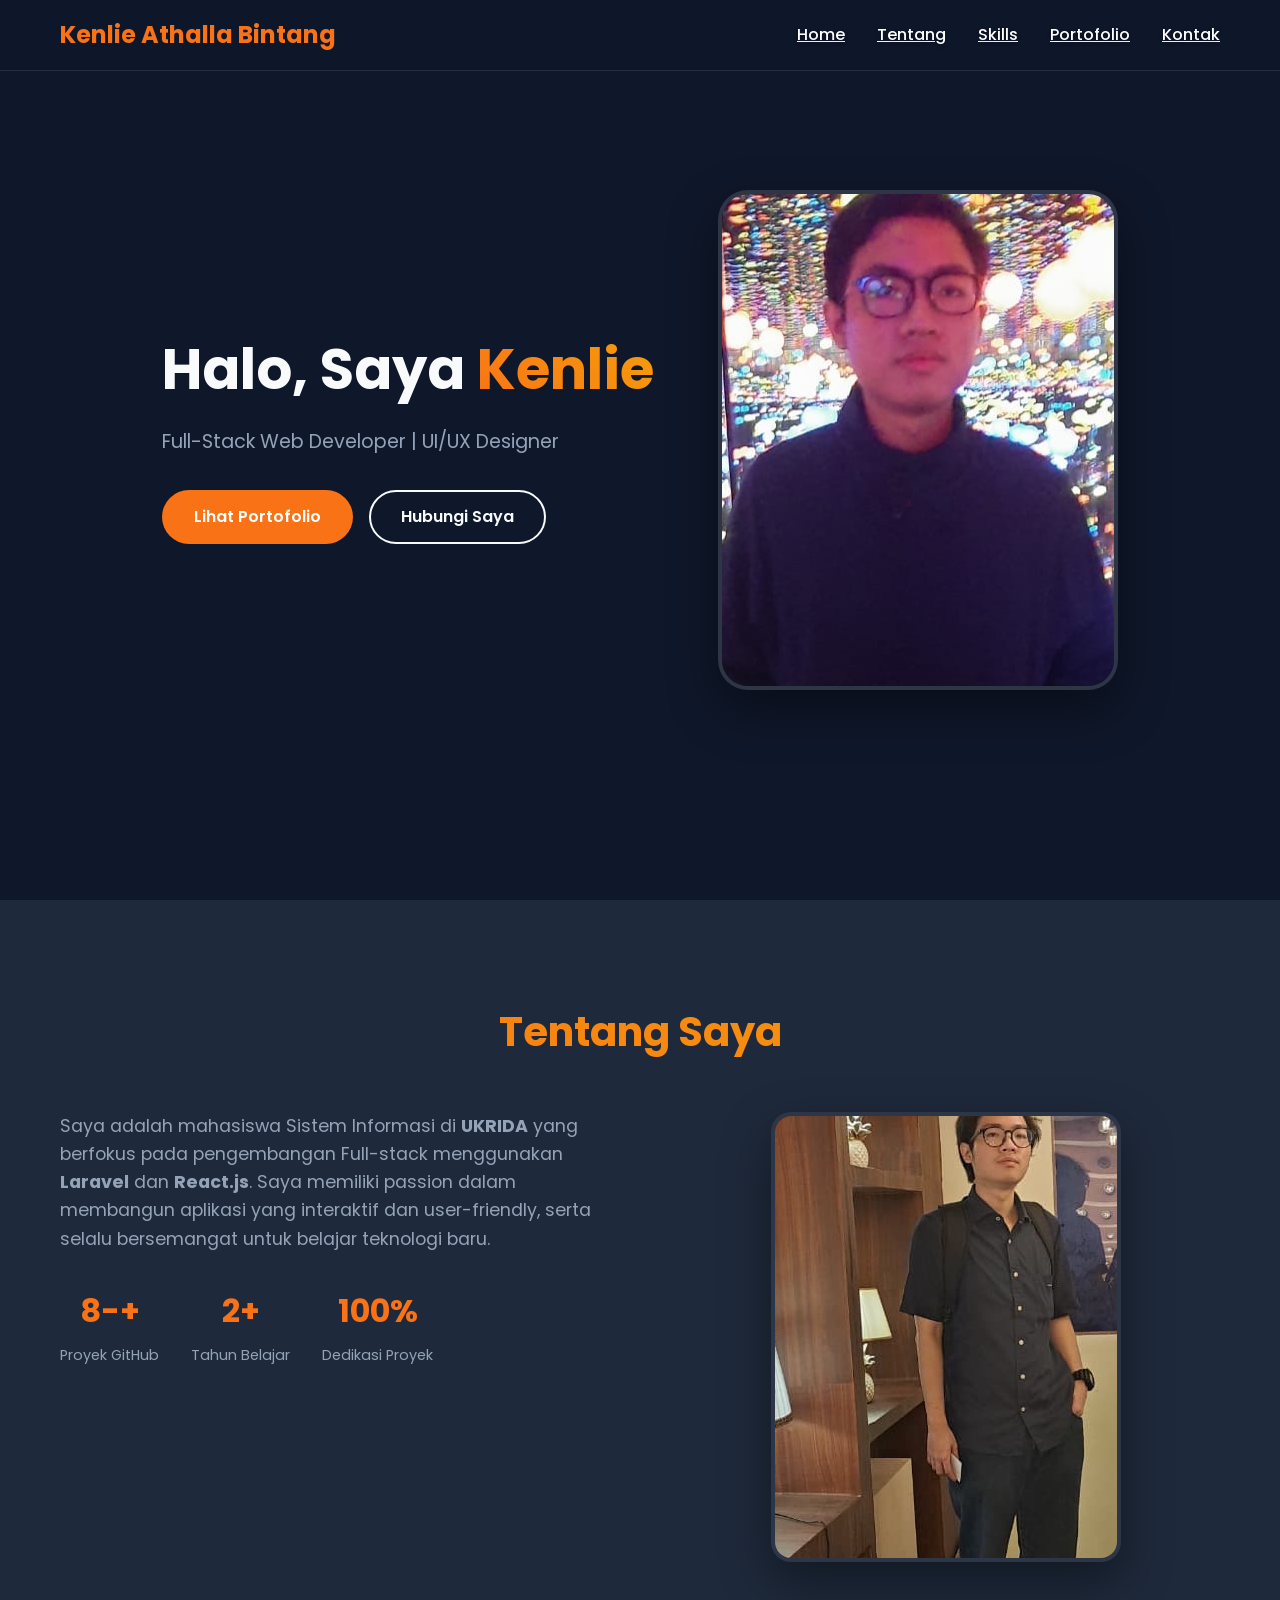
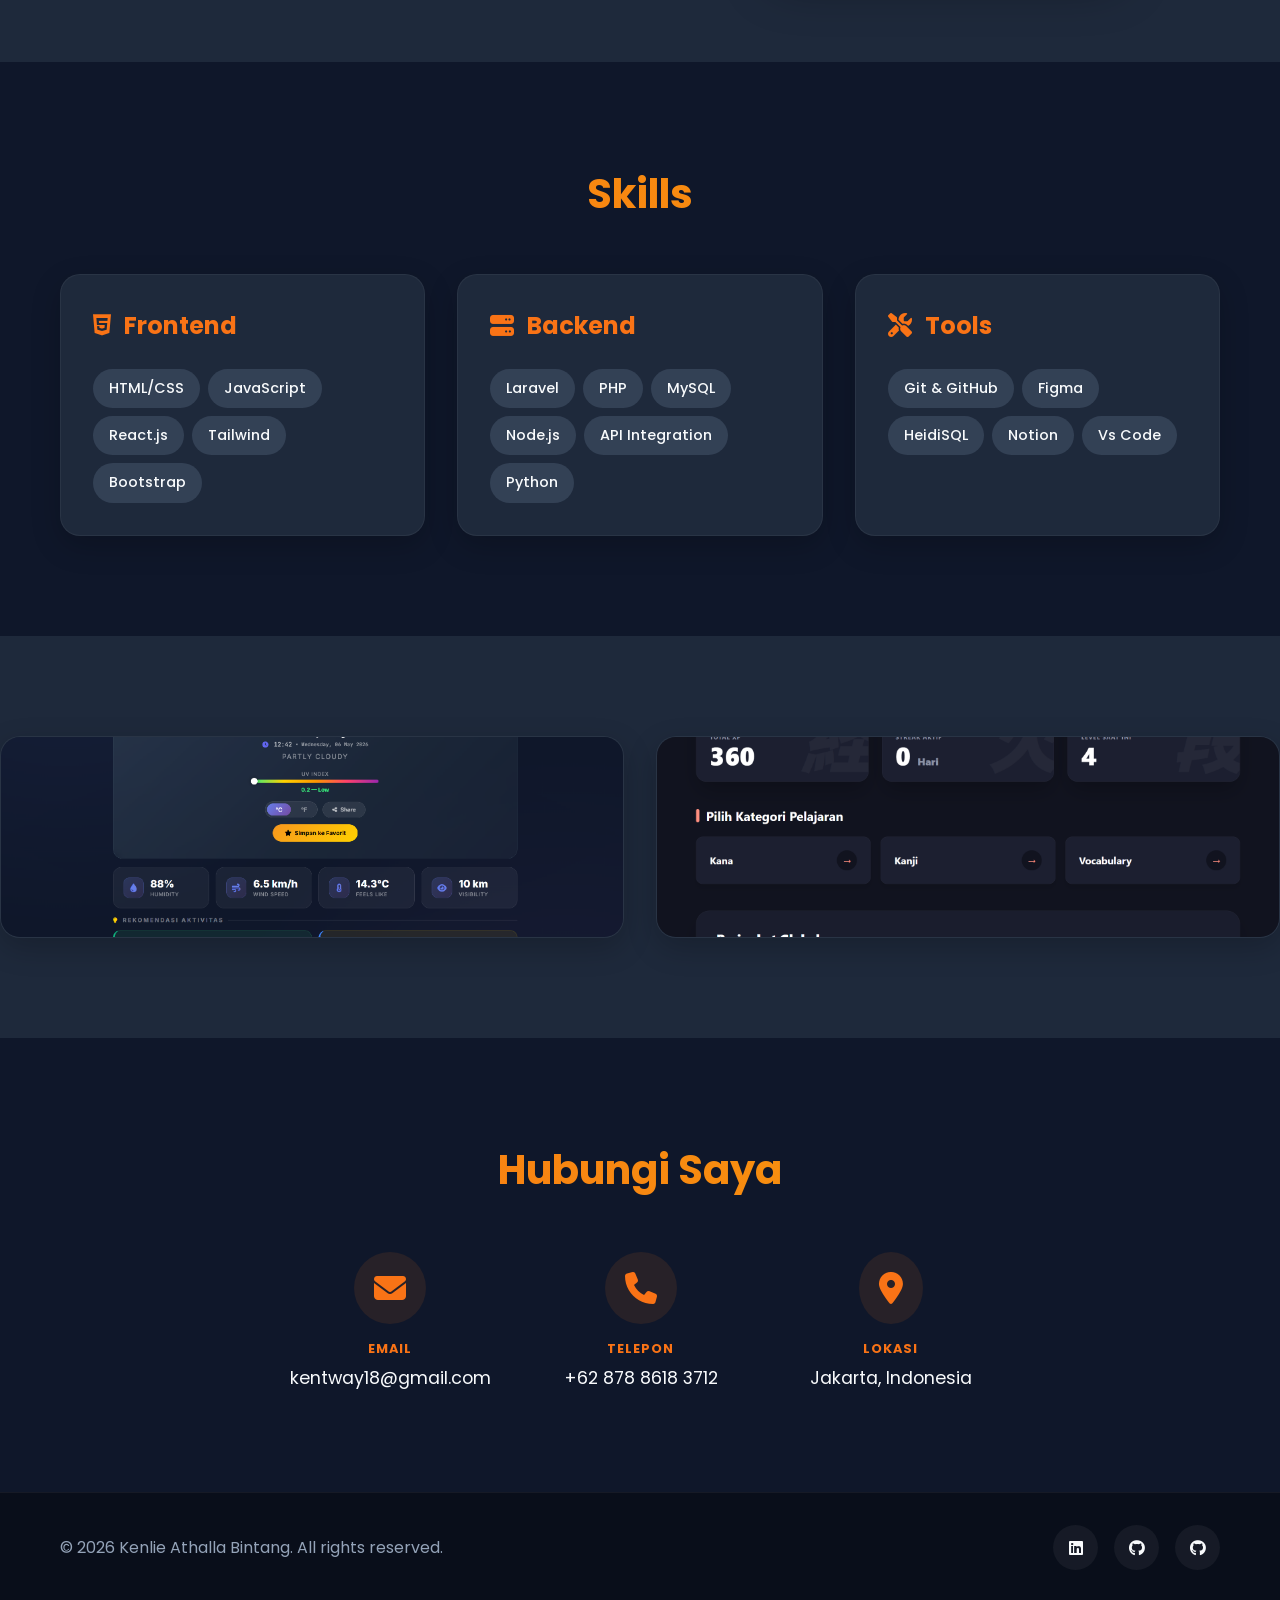
==== index.html @ 93b76dd8 "index rename" ====
<!DOCTYPE html>
<html lang="id">
<head>
    <meta charset="UTF-8">
    <meta name="viewport" content="width=device-width, initial-scale=1.0">
    <title>Portofolio - Kenlie Athalla Bintang</title>
    <link href="https://cdnjs.cloudflare.com/ajax/libs/font-awesome/6.4.0/css/all.min.css" rel="stylesheet">
    <link rel="stylesheet" href="style.css">
    <link href="https://fonts.googleapis.com/css2?family=Poppins:wght@300;400;500;600;700&display=swap" rel="stylesheet">
</head>
<body>
    <!-- Navbar -->
    <nav class="navbar">
        <div class="nav-container">
            <div class="nav-logo">
                <a href="#home">Kenlie Athalla Bintang</a>
            </div>
            <ul class="nav-menu">
                <li class="nav-item">
                    <a href="#home" class="nav-link">Home</a>
                </li>
                <li class="nav-item">
                    <a href="#about" class="nav-link">Tentang</a>
                </li>
                <li class="nav-item">
                    <a href="#skills" class="nav-link">Skills</a>
                </li>
                <li class="nav-item">
                    <a href="#portfolio" class="nav-link">Portofolio</a>
                </li>
                <li class="nav-item">
                    <a href="#contact" class="nav-link">Kontak</a>
                </li>
            </ul>
            <div class="hamburger">
                <span class="bar"></span>
                <span class="bar"></span>
                <span class="bar"></span>
            </div>
        </div>
    </nav>

<!-- Hero Section -->
<section id="home" class="hero">
    <div class="hero-container">
        <div class="hero-content">
            <h1 class="hero-title">
                Halo, Saya <span class="gradient-text">Kenlie</span>
            </h1>
            <p class="hero-subtitle">Full-Stack Web Developer | UI/UX Designer</p>
            <div class="hero-buttons">
                <a href="#portfolio" class="btn btn-primary">Lihat Portofolio</a>
                <a href="#contact" class="btn btn-secondary">Hubungi Saya</a>
            </div>
        </div>
        <div class="hero-image">
            <div class="image-wrapper">
                <!-- Path mengarah ke folder Images sesuai image_cc6646.png -->
                <img src="Images/MyImage.jpg" alt="Kenlie Athalla Bintang" class="profile-img">
            </div>
        </div>
    </div>
</section>

<!-- About Section -->
<section id="about" class="about">
    <div class="container">
        <h2 class="section-title">Tentang Saya</h2>
        <div class="about-content">
            <div class="about-text">
                <p>
                    Saya adalah mahasiswa Sistem Informasi di <strong>UKRIDA</strong> yang berfokus pada pengembangan 
                    Full-stack menggunakan <strong>Laravel</strong> dan <strong>React.js</strong>. Saya memiliki passion dalam 
                    membangun aplikasi yang interaktif dan user-friendly, serta selalu bersemangat untuk belajar teknologi baru.
                </p>
                <div class="about-stats">
                    <div class="stat">
                        <h3>8-+</h3>
                        <p>Proyek GitHub</p>
                    </div>
                    <div class="stat">
                        <h3>2+</h3>
                        <p>Tahun Belajar</p>
                    </div>
                    <div class="stat">
                        <h3>100%</h3>
                        <p>Dedikasi Proyek</p>
                    </div>
                </div>
            </div>
            <div class="about-image">
                <div class="image-wrapper large">
                    <img src="Images/Personal-image.jpg" alt="Kenlie di UKRIDA" class="profile-img">
                </div>
            </div>
        </div>
    </div>
</section>

    <!-- Skills Section -->
<section id="skills" class="skills">
    <div class="container">
        <h2 class="section-title">Skills</h2>
        <div class="skills-grid">
            <!-- Frontend Category -->
            <div class="skill-category">
                <h3><i class="fab fa-html5"></i> Frontend</h3>
                <div class="skill-tags">
                    <span class="tag">HTML/CSS</span>
                    <span class="tag">JavaScript</span>
                    <span class="tag">React.js</span>
                    <span class="tag">Tailwind</span>
                    <span class="tag">Bootstrap</span>
                </div>
            </div>

            <!-- Backend Category -->
            <div class="skill-category">
                <h3><i class="fas fa-server"></i> Backend</h3>
                <div class="skill-tags">
                    <span class="tag">Laravel</span>
                    <span class="tag">PHP</span>
                    <span class="tag">MySQL</span>
                    <span class="tag">Node.js</span>
                    <span class="tag">API Integration</span>
                    <span class="tag">Python</span>
                </div>
            </div>

            <!-- Tools & Others Category -->
            <div class="skill-category">
                <h3><i class="fas fa-tools"></i> Tools</h3>
                <div class="skill-tags">
                    <span class="tag">Git & GitHub</span>
                    <span class="tag">Figma</span>
                    <span class="tag">HeidiSQL</span>
                    <span class="tag">Notion</span>
                    <span class="tag">Vs Code</span>
                </div>
            </div>
        </div>
    </div>
</section>

    <!-- Portfolio Section -->
    <section id="portfolio" class="portfolio">
        <div class="portfolio-grid">
    <!-- Project 1: NEXUS Weather -->
    <div class="portfolio-item">
        <div class="portfolio-card">
            <img src="Images/Nexus-Homepage2.png" alt="NEXUS Weather Intelligence">
            <div class="portfolio-overlay">
                <h3>NEXUS Weather</h3>
                <p>Platform intelijen cuaca real-time dengan multi-day forecast dan interface futuristik.</p>
                <div class="tech-stack">
                    <span>Laravel</span> • <span>API Integration</span>
                </div>
                <div class="portfolio-links">
                    <a href="#" class="link" title="Live Preview"><i class="fas fa-eye"></i></a>
                    <a href="#" class="link" title="Source Code"><i class="fab fa-github"></i></a>
                </div>
            </div>
        </div>
    </div>

    <!-- Project 2: YuzuGo -->
    <div class="portfolio-item">
        <div class="portfolio-card">
            <img src="Images/YuzuUserDashboard.png" alt="YuzuGo" class="portfolio-img-fix">
            <div class="portfolio-overlay">
                <h3>柚語 - YuzuGo 🍊</h3>
                <p>Aplikasi belajar Bahasa Jepang (Kana, Kanji, Vocab) interaktif dengan sistem XP, Leveling, dan Streak.</p>
                <div class="tech-stack">
                    <span>React.js</span> • <span>Laravel 11</span> • <span>MySQL</span>
                </div>
                <div class="portfolio-links">
                    <a href="#" class="link" title="Live Preview"><i class="fas fa-eye"></i></a>
                    <a href="#" class="link" title="Source Code"><i class="fab fa-github"></i></a>
                </div>
            </div>
        </div>
    </div>
</div>
    </section>

    <!-- Contact Section -->
    <section id="contact" class="contact">
    <div class="container">
        <h2 class="section-title">Hubungi Saya</h2>
        <div class="contact-center-wrapper">
            <div class="contact-info-item">
                <i class="fas fa-envelope"></i>
                <div class="info-text">
                    <span>Email</span>
                    <p>kentway18@gmail.com</p>
                </div>
            </div>
            <div class="contact-info-item">
                <i class="fas fa-phone"></i>
                <div class="info-text">
                    <span>Telepon</span>
                    <p>+62 878 8618 3712</p>
                </div>
            </div>
            <div class="contact-info-item">
                <i class="fas fa-map-marker-alt"></i>
                <div class="info-text">
                    <span>Lokasi</span>
                    <p>Jakarta, Indonesia</p>
                </div>
            </div>
        </div>
    </div>
</section>

    <!-- Footer -->
    <footer class="footer">
        <div class="container">
            <div class="footer-content">
                <p>&copy; 2026 Kenlie Athalla Bintang. All rights reserved.</p>
                <div class="social-links">
                    <a href="https://www.linkedin.com/in/kenlie-athalla-bintang"><i class="fab fa-linkedin"></i></a>
                    <a href="https://github.com/Kenlie422023014"><i class="fab fa-github"></i></a>
                    <a href="https://github.com/Flamez18"><i class="fab fa-github"></i></a>
                </div>
            </div>
        </div>
    </footer>

    <script src="script.js"></script>
</body>
</html>
---- style.css ----
/* =========================================
   Variabel Tema Gelap (Midnight Orange)
========================================= */
:root {
    --bg-main: #0f172a;       /* Latar belakang utama (Sangat gelap) */
    --bg-alt: #1e293b;        /* Latar belakang alternatif untuk section */
    --bg-card: #1e293b;       /* Latar belakang kartu/form */
    --text-main: #f8fafc;     /* Teks utama (Putih pudar) */
    --text-muted: #94a3b8;    /* Teks redup */
    --primary: #f97316;       /* Warna aksen utama (Orange YuzuGo) */
    --primary-hover: #ea580c; /* Orange lebih gelap untuk efek hover */
    --accent-gradient: linear-gradient(45deg, #f97316, #f59e0b);
    --border-color: #334155;
}

* {
    margin: 0;
    padding: 0;
    box-sizing: border-box;
}

body {
    font-family: 'Poppins', sans-serif;
    line-height: 1.6;
    color: var(--text-main);
    background-color: var(--bg-main);
    overflow-x: hidden;
}

.container {
    max-width: 1200px;
    margin: 0 auto;
    padding: 0 20px;
}

/* =========================================
   Navbar
========================================= */
.navbar {
    position: fixed;
    top: 0;
    width: 100%;
    background: rgba(15, 23, 42, 0.98);
    backdrop-filter: blur(10px);
    z-index: 1000;
    padding: 1rem 0;
    transition: all 0.3s ease;
    border-bottom: 1px solid rgba(255, 255, 255, 0.1);
}

.nav-container {
    max-width: 1200px;
    margin: 0 auto;
    padding: 0 20px;
    display: flex;
    justify-content: space-between;
    align-items: center;
}

.nav-logo a {
    font-size: 1.5rem;
    font-weight: 700;
    color: var(--primary);
    text-decoration: none;
}

.nav-menu {
    display: flex;
    list-style: none;
    gap: 2rem;
}

.nav-link {
    color: #ffffff !important; /* Paksa warna putih terang */
    font-size: 1rem;
    font-weight: 500;
    opacity: 1 !important; /* Pastikan tidak transparan */
    text-shadow: 0 2px 4px rgba(0,0,0,0.3); /* Tambahkan bayangan agar lebih tajam */
}

.nav-link:hover {
    color: #f97316 !important; /* Berubah jadi orange saat disentuh kursor */
}

.nav-link::after {
    content: '';
    position: absolute;
    width: 0;
    height: 2px;
    bottom: -5px;
    left: 0;
    background: var(--primary);
    transition: width 0.3s ease;
}

.nav-link:hover::after {
    width: 100%;
}

.hamburger {
    display: none;
    flex-direction: column;
    cursor: pointer;
}

.bar {
    width: 25px;
    height: 3px;
    background: var(--text-main);
    margin: 3px 0;
    transition: 0.3s;
}

/* =========================================
   Hero Section & Image Fixes
========================================= */
.hero {
    min-height: 100vh;
    display: flex;
    align-items: center;
    background: var(--bg-main);
    padding-top: 80px;
}

.hero-container {
    max-width: 1200px;
    margin: 0 auto;
    padding: 0 20px;
    display: grid;
    grid-template-columns: 1.2fr 0.8fr; /* Teks sedikit lebih lebar */
    gap: 4rem;
    align-items: center;
}

.hero-title {
    font-size: 3.5rem;
    font-weight: 700;
    margin-bottom: 1.5rem;
    line-height: 1.2;
}

.gradient-text {
    background: var(--accent-gradient);
    -webkit-background-clip: text;
    -webkit-text-fill-color: transparent;
    background-clip: text;
}

.hero-subtitle {
    font-size: 1.2rem;
    margin-bottom: 2rem;
    color: var(--text-muted);
}

.hero-buttons {
    display: flex;
    gap: 1rem;
}

.btn {
    padding: 12px 30px;
    border-radius: 50px;
    text-decoration: none;
    font-weight: 600;
    transition: all 0.3s ease;
    border: 2px solid transparent;
    display: inline-block;
}

.btn-primary {
    background: var(--primary);
    color: white;
}

.btn-primary:hover {
    background: transparent;
    color: var(--primary);
    border-color: var(--primary);
    transform: translateY(-2px);
}

.btn-secondary {
    background: transparent;
    color: var(--text-main);
    border-color: var(--text-main);
}

.btn-secondary:hover {
    background: var(--text-main);
    color: var(--bg-main);
}

/* Container Gambar Responsif */
.hero-image, .about-image {
    display: flex;
    justify-content: center;
    align-items: center;
}

/* Container Gambar Hero */
.image-wrapper {
    width: 100%;
    max-width: 400px; /* Batas lebar maksimal */
    height: 500px;    /* Batas tinggi maksimal agar tidak menabrak navbar */
    display: flex;
    justify-content: center;
    align-items: center;
    overflow: hidden;
    border-radius: 30px;
    background: rgba(255, 255, 255, 0.03); /* Background tipis agar terlihat rapi */
    box-shadow: 0 20px 50px rgba(0,0,0,0.4);
    border: 4px solid rgba(255, 255, 255, 0.1);
}

.img-hero {
    width: 100%;
    height: 100%;
    /* Menggunakan contain agar seluruh foto Kenlie terlihat 
       tanpa terpotong dan tetap berada di dalam kotak 500px */
    object-fit: contain; 
    display: block;
}

/* =========================================
   Section Common
========================================= */
section {
    padding: 100px 0;
}

.section-title {
    font-size: 2.5rem;
    text-align: center;
    margin-bottom: 3rem;
    background: var(--accent-gradient);
    -webkit-background-clip: text;
    -webkit-text-fill-color: transparent;
    background-clip: text;
}

/* =========================================
   About Section
========================================= */
.about {
    background: var(--bg-alt);
}

.about-content {
    display: grid;
    grid-template-columns: 1fr 1fr;
    gap: 4rem;
    align-items: flex-start;
}

.about-text p {
    font-size: 1.1rem;
    margin-bottom: 2rem;
    color: var(--text-muted);
}

.about-stats {
    display: flex;
    gap: 2rem;
}

.stat {
    text-align: center;
}

.stat h3 {
    font-size: 2rem;
    color: var(--primary);
    margin-bottom: 0.5rem;
}

.stat p {
    color: var(--text-muted);
    font-size: 0.9rem;
    margin: 0;
}

/* Container Gambar About */
.image-wrapper.large {
    width: 100%;
    max-width: 350px;
    height: 450px; /* Kita batasi tingginya agar tidak terlalu memanjang ke bawah */
    display: flex;
    justify-content: center;
    align-items: center;
    border-radius: 20px;
    background: rgba(15, 23, 42, 0.5); /* Background samar jika foto lebih ramping dari kotaknya */
}

.img-about {
    width: 100%;
    height: 100%;
    max-height: 450px;
    border-radius: 20px;
    object-fit: contain; /* Ini kuncinya: Menampilkan 100% foto utuh tanpa memotong */
}

/* =========================================
   Skills Section
========================================= */
.skills {
    background: var(--bg-main);
}

.skills-grid {
    display: grid;
    grid-template-columns: repeat(auto-fit, minmax(320px, 1fr));
    gap: 2rem;
}

.skill-category {
    background: var(--bg-card);
    padding: 2rem;
    border-radius: 20px;
    box-shadow: 0 10px 30px rgba(0,0,0,0.2);
    border: 1px solid rgba(255, 255, 255, 0.05);
}

.skill-category h3 {
    font-size: 1.5rem;
    margin-bottom: 1.5rem;
    color: var(--primary);
}

.skill-category h3 i {
    margin-right: 0.5rem;
}

.skill-bar {
    margin-bottom: 1rem;
}

.skill-bar span {
    display: block;
    margin-bottom: 0.5rem;
    font-weight: 500;
}

.progress {
    height: 8px;
    background: var(--border-color);
    border-radius: 4px;
    overflow: hidden;
    position: relative;
}

.progress::after {
    content: '';
    position: absolute;
    top: 0;
    left: 0;
    height: 100%;
    background: var(--accent-gradient);
    border-radius: 4px;
    width: 0;
    transition: width 2s ease-in-out;
}

.skill-tags {
    display: flex;
    flex-wrap: wrap;
    gap: 0.5rem;
}

.tag {
    background: var(--border-color);
    color: var(--text-main);
    padding: 0.5rem 1rem;
    border-radius: 20px;
    font-size: 0.9rem;
    font-weight: 500;
}

/* =========================================
   Portfolio Section
========================================= */
.portfolio {
    background: var(--bg-alt);
}

.portfolio-grid {
    display: grid;
    grid-template-columns: repeat(auto-fit, minmax(320px, 1fr));
    gap: 2rem;
}

.portfolio-card {
    position: relative;
    border-radius: 20px;
    overflow: hidden;
    background: var(--bg-card);
    box-shadow: 0 10px 30px rgba(0,0,0,0.2);
    transition: transform 0.3s ease;
    border: 1px solid rgba(255, 255, 255, 0.05);
}

.portfolio-card:hover {
    transform: translateY(-10px);
}

.portfolio-card img {
    width: 100%;
    height: 250px;
    object-fit: cover;
}

.portfolio-overlay {
    position: absolute;
    bottom: 0;
    left: 0;
    right: 0;
    background: linear-gradient(transparent, rgba(15, 23, 42, 0.95));
    color: white;
    padding: 2rem;
    transform: translateY(100%);
    transition: transform 0.3s ease;
}

.portfolio-card:hover .portfolio-overlay {
    transform: translateY(0);
}

.tech-stack {
    font-size: 0.85rem;
    color: var(--primary);
    margin: 0.5rem 0;
}

.portfolio-links {
    display: flex;
    gap: 1rem;
    margin-top: 1rem;
}

.link {
    width: 45px;
    height: 45px;
    background: rgba(255, 255, 255, 0.1);
    border-radius: 50%;
    display: flex;
    align-items: center;
    justify-content: center;
    color: white;
    text-decoration: none;
    transition: all 0.3s ease;
    backdrop-filter: blur(10px);
}

.link:hover {
    background: var(--primary);
    transform: translateY(-3px);
}

/* Memastikan area gambar portofolio selalu terlihat */
.portfolio-card img {
    width: 100%;
    height: 200px;
    object-fit: cover;
    display: block;
    background-color: #1e293b; /* Warna cadangan jika gambar gagal load */
}

/* =========================================
   Contact Section
========================================= */
.contact {
    padding: 100px 0;
    background-color: var(--bg-main);
    text-align: center; /* Membuat judul ke tengah */
}

.contact-center-wrapper {
    display: flex;
    justify-content: center;
    align-items: center;
    gap: 50px; /* Jarak antar item kontak */
    margin-top: 50px;
    flex-wrap: wrap; /* Agar responsif di HP */
}

.contact-info-item {
    display: flex;
    flex-direction: column; /* Icon di atas, teks di bawah */
    align-items: center;
    gap: 15px;
    min-width: 200px;
}

.contact-info-item i {
    font-size: 2rem;
    color: var(--primary);
    background: rgba(249, 115, 22, 0.1);
    padding: 20px;
    border-radius: 50%;
    transition: 0.3s;
}

.contact-info-item:hover i {
    transform: translateY(-10px);
    background: var(--primary);
    color: white;
}

.info-text span {
    display: block;
    font-weight: bold;
    color: var(--primary);
    text-transform: uppercase;
    font-size: 0.8rem;
    letter-spacing: 1px;
}

.info-text p {
    color: var(--text-main);
    font-size: 1.1rem;
    margin-top: 5px;
}


/* =========================================
   Footer
========================================= */
.footer {
    background: #090e1a; /* Sangat gelap */
    color: var(--text-muted);
    text-align: center;
    padding: 2rem 0;
    border-top: 1px solid rgba(255, 255, 255, 0.05);
}

.footer-content {
    display: flex;
    justify-content: space-between;
    align-items: center;
}

.social-links {
    display: flex;
    gap: 1rem;
}

.social-links a {
    width: 45px;
    height: 45px;
    background: rgba(255, 255, 255, 0.05);
    border-radius: 50%;
    display: flex;
    align-items: center;
    justify-content: center;
    color: var(--text-main);
    text-decoration: none;
    transition: all 0.3s ease;
}

.social-links a:hover {
    background: var(--primary);
    color: white;
    transform: translateY(-3px);
}

/* =========================================
   Responsive Breakpoints
========================================= */
@media (max-width: 768px) {
    .hamburger {
        display: flex;
    }
    
    .nav-menu {
        position: fixed;
        left: -100%;
        top: 70px;
        flex-direction: column;
        background-color: var(--bg-alt);
        width: 100%;
        text-align: center;
        transition: 0.3s;
        box-shadow: 0 10px 27px rgba(0,0,0,0.5);
        padding: 2rem 0;
        border-bottom: 1px solid rgba(255, 255, 255, 0.05);
    }
    
    .nav-menu.active {
        left: 0;
    }
    
    .hero-container, .about-content, .contact-content {
        grid-template-columns: 1fr;
        text-align: center;
        gap: 2rem;
    }

    .image-wrapper, .image-wrapper.large {
        max-width: 280px;
        margin: 0 auto;
    }
    
    .hero-title {
        font-size: 2.5rem;
    }
    
    .about-stats {
        justify-content: center;
    }
    
    .hero-buttons {
        justify-content: center;
        flex-wrap: wrap;
    }

    .contact-item {
        justify-content: center;
        text-align: center;
        flex-direction: column;
        align-items: center;
    }
    
    .footer-content {
        flex-direction: column;
        gap: 1rem;
    }
}

/* Responsif: Perkecil di HP agar tidak memenuhi layar */
@media (max-width: 768px) {
    .image-wrapper {
        height: 350px;
        max-width: 280px;
        margin: 0 auto;
    }
}
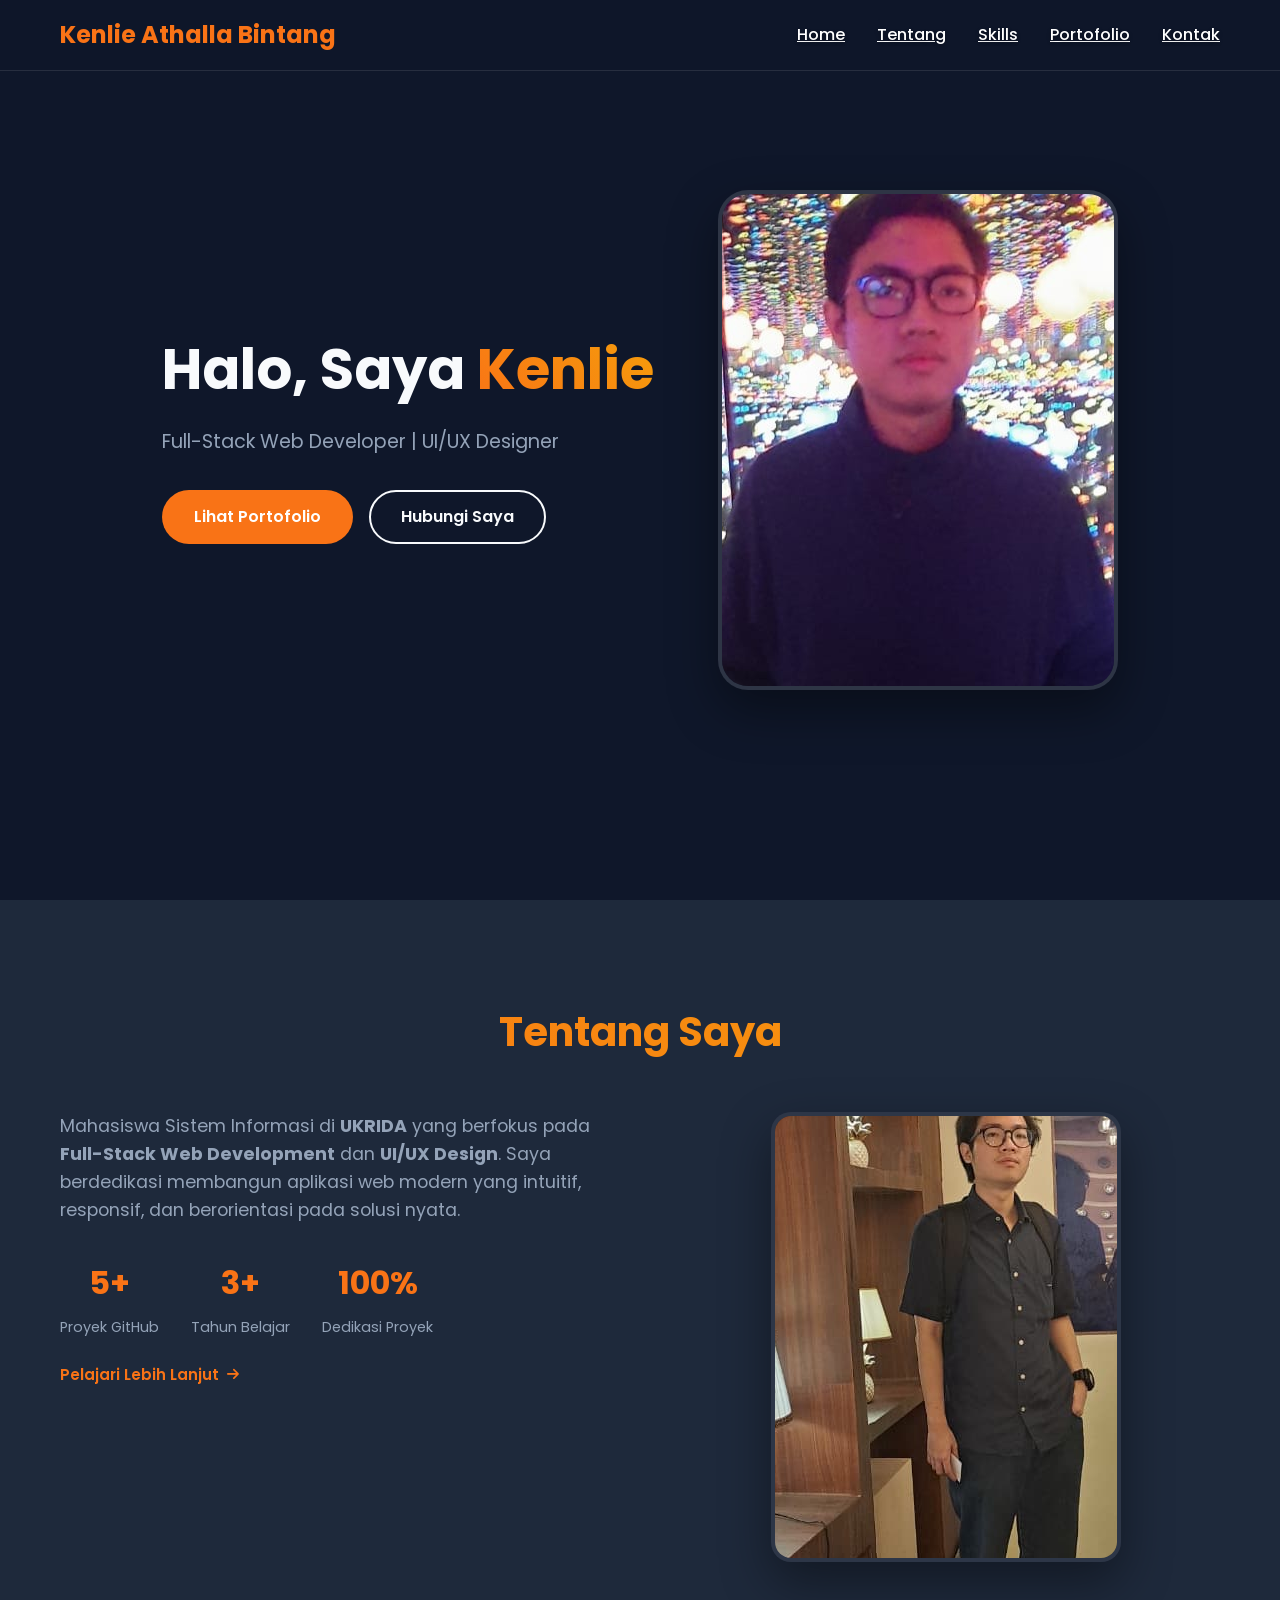
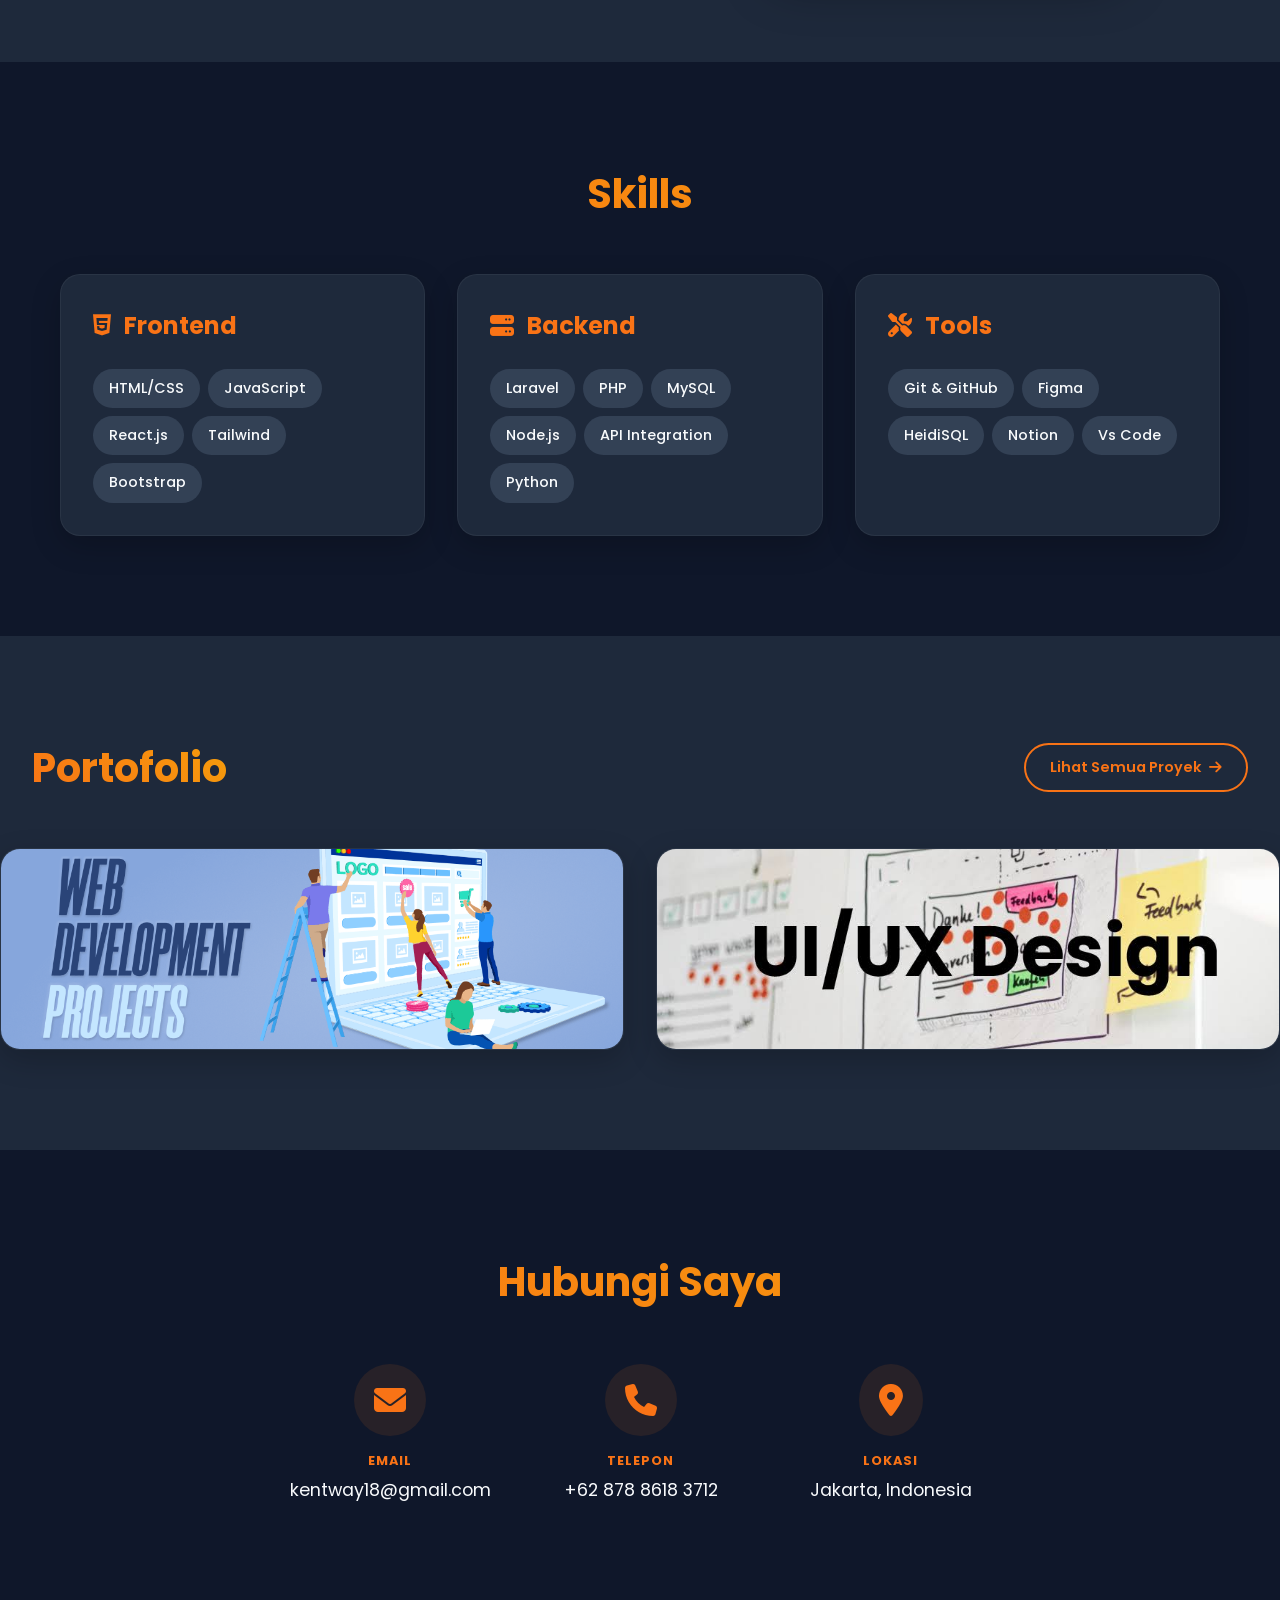
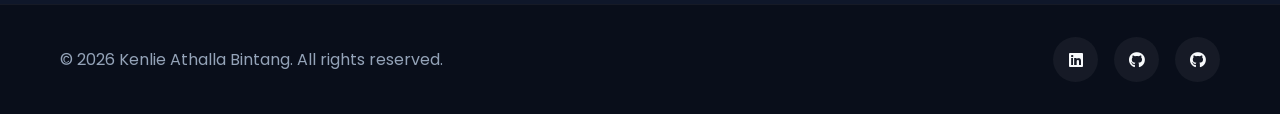
==== commit d8c96e00: "added about and portfolio pages" ====
--- a/index.html
+++ b/index.html
@@ -20,13 +20,13 @@
                     <a href="#home" class="nav-link">Home</a>
                 </li>
                 <li class="nav-item">
-                    <a href="#about" class="nav-link">Tentang</a>
+                    <a href="about.html" class="nav-link">Tentang</a>
                 </li>
                 <li class="nav-item">
                     <a href="#skills" class="nav-link">Skills</a>
                 </li>
                 <li class="nav-item">
-                    <a href="#portfolio" class="nav-link">Portofolio</a>
+                    <a href="portfolio.html" class="nav-link">Portofolio</a>
                 </li>
                 <li class="nav-item">
                     <a href="#contact" class="nav-link">Kontak</a>
@@ -49,14 +49,14 @@
             </h1>
             <p class="hero-subtitle">Full-Stack Web Developer | UI/UX Designer</p>
             <div class="hero-buttons">
-                <a href="#portfolio" class="btn btn-primary">Lihat Portofolio</a>
+                <a href="portfolio.html" class="btn btn-primary">Lihat Portofolio</a>
                 <a href="#contact" class="btn btn-secondary">Hubungi Saya</a>
             </div>
         </div>
         <div class="hero-image">
             <div class="image-wrapper">
                 <!-- Path mengarah ke folder Images sesuai image_cc6646.png -->
-                <img src="Images/MyImage.jpg" alt="Kenlie Athalla Bintang" class="profile-img">
+                <img src="Images/Self-potrait/MyImage.jpg" alt="Kenlie Athalla Bintang" class="profile-img">
             </div>
         </div>
     </div>
@@ -69,17 +69,17 @@
         <div class="about-content">
             <div class="about-text">
                 <p>
-                    Saya adalah mahasiswa Sistem Informasi di <strong>UKRIDA</strong> yang berfokus pada pengembangan 
-                    Full-stack menggunakan <strong>Laravel</strong> dan <strong>React.js</strong>. Saya memiliki passion dalam 
-                    membangun aplikasi yang interaktif dan user-friendly, serta selalu bersemangat untuk belajar teknologi baru.
+                    Mahasiswa Sistem Informasi di <strong>UKRIDA</strong> yang berfokus pada 
+                    <strong>Full-Stack Web Development</strong> dan <strong>UI/UX Design</strong>. Saya berdedikasi 
+                    membangun aplikasi web modern yang intuitif, responsif, dan berorientasi pada solusi nyata.
                 </p>
                 <div class="about-stats">
                     <div class="stat">
-                        <h3>8-+</h3>
+                        <h3>5+</h3>
                         <p>Proyek GitHub</p>
                     </div>
                     <div class="stat">
-                        <h3>2+</h3>
+                        <h3>3+</h3>
                         <p>Tahun Belajar</p>
                     </div>
                     <div class="stat">
@@ -87,10 +87,13 @@
                         <p>Dedikasi Proyek</p>
                     </div>
                 </div>
+                <a href="about.html" class="btn-learn-more">
+                    Pelajari Lebih Lanjut <i class="fas fa-arrow-right"></i>
+                </a>
             </div>
             <div class="about-image">
                 <div class="image-wrapper large">
-                    <img src="Images/Personal-image.jpg" alt="Kenlie di UKRIDA" class="profile-img">
+                    <img src="Images/Self-potrait/Personal-image.jpg" alt="Kenlie di UKRIDA" class="profile-img">
                 </div>
             </div>
         </div>
@@ -144,38 +147,36 @@
 
     <!-- Portfolio Section -->
     <section id="portfolio" class="portfolio">
+        <div class="portfolio-section-header">
+            <h2>Portofolio</h2>
+            <a href="portfolio.html" class="btn-view-all">
+                Lihat Semua Proyek <i class="fas fa-arrow-right"></i>
+            </a>
+        </div>
         <div class="portfolio-grid">
-    <!-- Project 1: NEXUS Weather -->
+    <!-- Category 1: Website Projects -->
     <div class="portfolio-item">
         <div class="portfolio-card">
-            <img src="Images/Nexus-Homepage2.png" alt="NEXUS Weather Intelligence">
+            <img src="Images/Portfolio-banner/Web Development Projects.png" alt="Website Projects">
             <div class="portfolio-overlay">
-                <h3>NEXUS Weather</h3>
-                <p>Platform intelijen cuaca real-time dengan multi-day forecast dan interface futuristik.</p>
-                <div class="tech-stack">
-                    <span>Laravel</span> • <span>API Integration</span>
-                </div>
+                <h3>Website Projects</h3>
+                <p>Kumpulan aplikasi web full-stack yang fungsional, responsif, dan dibangun dengan teknologi modern.</p>
                 <div class="portfolio-links">
-                    <a href="#" class="link" title="Live Preview"><i class="fas fa-eye"></i></a>
-                    <a href="#" class="link" title="Source Code"><i class="fab fa-github"></i></a>
-                </div>
-            </div>
-        </div>
-    </div>
-
-    <!-- Project 2: YuzuGo -->
+                    <a href="portfolio.html" class="link" title="Jelajahi Website Projects"><i class="fas fa-arrow-right"></i></a>
+                </div>
+            </div>
+        </div>
+    </div>
+
+    <!-- Category 2: UI/UX Design -->
     <div class="portfolio-item">
         <div class="portfolio-card">
-            <img src="Images/YuzuUserDashboard.png" alt="YuzuGo" class="portfolio-img-fix">
+            <img src="Images/Portfolio-banner/UI-UX Banner.png" alt="UI/UX Design">
             <div class="portfolio-overlay">
-                <h3>柚語 - YuzuGo 🍊</h3>
-                <p>Aplikasi belajar Bahasa Jepang (Kana, Kanji, Vocab) interaktif dengan sistem XP, Leveling, dan Streak.</p>
-                <div class="tech-stack">
-                    <span>React.js</span> • <span>Laravel 11</span> • <span>MySQL</span>
-                </div>
+                <h3>UI/UX Design</h3>
+                <p>Eksplorasi antarmuka dan pengalaman pengguna yang intuitif, estetis, dan berorientasi pada pengguna.</p>
                 <div class="portfolio-links">
-                    <a href="#" class="link" title="Live Preview"><i class="fas fa-eye"></i></a>
-                    <a href="#" class="link" title="Source Code"><i class="fab fa-github"></i></a>
+                    <a href="portfolio.html" class="link" title="Jelajahi UI/UX Design"><i class="fas fa-arrow-right"></i></a>
                 </div>
             </div>
         </div>
--- a/style.css
+++ b/style.css
@@ -632,4 +632,1046 @@
         max-width: 280px;
         margin: 0 auto;
     }
-}+}
+
+/* =========================================
+   Index - Tombol Learn More & Portfolio Header
+========================================= */
+.btn-learn-more {
+    display: inline-flex;
+    align-items: center;
+    gap: 0.5rem;
+    margin-top: 1.5rem;
+    color: var(--primary);
+    text-decoration: none;
+    font-weight: 600;
+    font-size: 0.95rem;
+    transition: gap 0.3s ease;
+}
+
+.btn-learn-more:hover {
+    gap: 1rem;
+}
+
+.btn-learn-more i {
+    font-size: 0.85rem;
+    transition: transform 0.3s ease;
+}
+
+.btn-learn-more:hover i {
+    transform: translateX(5px);
+}
+
+.portfolio-section-header {
+    display: flex;
+    justify-content: space-between;
+    align-items: center;
+    margin-bottom: 3rem;
+    padding: 0 2rem;
+}
+
+.portfolio-section-header h2 {
+    font-size: 2.5rem;
+    font-weight: 700;
+    background: var(--accent-gradient);
+    -webkit-background-clip: text;
+    -webkit-text-fill-color: transparent;
+    background-clip: text;
+}
+
+.btn-view-all {
+    display: inline-flex;
+    align-items: center;
+    gap: 0.5rem;
+    padding: 0.7rem 1.5rem;
+    border: 2px solid var(--primary);
+    color: var(--primary);
+    border-radius: 50px;
+    text-decoration: none;
+    font-weight: 600;
+    font-size: 0.9rem;
+    white-space: nowrap;
+    transition: all 0.3s ease;
+}
+
+.btn-view-all:hover {
+    background: var(--primary);
+    color: white;
+    transform: translateY(-2px);
+}
+
+/* =========================================
+   Shared - Inner Page Hero
+========================================= */
+.page-hero {
+    min-height: 42vh;
+    display: flex;
+    align-items: center;
+    justify-content: center;
+    background: linear-gradient(135deg, var(--bg-main) 0%, #160c2a 50%, var(--bg-main) 100%);
+    padding-top: 100px;
+    padding-bottom: 3rem;
+    position: relative;
+    overflow: hidden;
+    text-align: center;
+}
+
+.page-hero::before {
+    content: '';
+    position: absolute;
+    width: 700px;
+    height: 700px;
+    background: radial-gradient(circle, rgba(249, 115, 22, 0.07) 0%, transparent 65%);
+    top: 50%;
+    left: 50%;
+    transform: translate(-50%, -50%);
+    pointer-events: none;
+}
+
+.page-hero-content {
+    position: relative;
+    z-index: 1;
+}
+
+.page-hero h1 {
+    font-size: 3.2rem;
+    font-weight: 700;
+    margin-bottom: 1rem;
+    line-height: 1.2;
+}
+
+.page-hero p {
+    color: var(--text-muted);
+    font-size: 1.1rem;
+    max-width: 520px;
+    margin: 0 auto;
+    line-height: 1.7;
+}
+
+.breadcrumb {
+    display: inline-flex;
+    align-items: center;
+    gap: 0.6rem;
+    color: var(--text-muted);
+    font-size: 0.85rem;
+    margin-bottom: 1.5rem;
+    background: rgba(255,255,255,0.04);
+    padding: 0.5rem 1.2rem;
+    border-radius: 50px;
+    border: 1px solid rgba(255,255,255,0.08);
+}
+
+.breadcrumb a {
+    color: var(--primary);
+    text-decoration: none;
+    transition: opacity 0.2s;
+}
+
+.breadcrumb a:hover {
+    opacity: 0.8;
+}
+
+.breadcrumb i {
+    font-size: 0.65rem;
+    color: var(--border-color);
+}
+
+.nav-link.active-page {
+    color: var(--primary) !important;
+}
+
+/* =========================================
+   About Page - Bio Section
+========================================= */
+.about-full-section {
+    background: var(--bg-main);
+}
+
+.about-full-grid {
+    display: grid;
+    grid-template-columns: 0.9fr 1.3fr;
+    gap: 5rem;
+    align-items: center;
+}
+
+.about-full-image {
+    display: flex;
+    justify-content: center;
+}
+
+.about-full-image .image-wrapper {
+    height: 530px;
+    max-width: 390px;
+    width: 100%;
+}
+
+.about-full-image .image-wrapper img {
+    width: 100%;
+    height: 100%;
+    object-fit: cover;
+    border-radius: 26px;
+    display: block;
+}
+
+.about-full-text h2 {
+    font-size: 2.3rem;
+    font-weight: 700;
+    margin-bottom: 1.5rem;
+    line-height: 1.3;
+}
+
+.about-full-text p {
+    color: var(--text-muted);
+    font-size: 1rem;
+    line-height: 1.85;
+    margin-bottom: 1.1rem;
+}
+
+.about-full-text .highlight {
+    color: var(--primary);
+    font-weight: 600;
+}
+
+.about-info-grid {
+    display: grid;
+    grid-template-columns: 1fr 1fr;
+    gap: 1rem 2rem;
+    margin: 2rem 0;
+    padding: 1.5rem;
+    background: var(--bg-alt);
+    border-radius: 16px;
+    border: 1px solid rgba(255,255,255,0.05);
+}
+
+.about-info-item {
+    display: flex;
+    align-items: flex-start;
+    gap: 0.75rem;
+}
+
+.about-info-item i {
+    color: var(--primary);
+    font-size: 0.95rem;
+    margin-top: 4px;
+    flex-shrink: 0;
+    width: 16px;
+    text-align: center;
+}
+
+.about-info-item span {
+    color: var(--text-muted);
+    font-size: 0.78rem;
+    display: block;
+    text-transform: uppercase;
+    letter-spacing: 0.5px;
+    font-weight: 500;
+}
+
+.about-info-item strong {
+    color: var(--text-main);
+    font-size: 0.92rem;
+    font-weight: 600;
+    display: block;
+    margin-top: 2px;
+}
+
+.about-cta-buttons {
+    display: flex;
+    gap: 1rem;
+    flex-wrap: wrap;
+    margin-top: 2rem;
+}
+
+/* =========================================
+   Education Timeline
+========================================= */
+.education-section {
+    background: var(--bg-alt);
+}
+
+.timeline {
+    position: relative;
+    max-width: 820px;
+    margin: 0 auto;
+    padding: 1rem 0;
+}
+
+.timeline::before {
+    content: '';
+    position: absolute;
+    left: 50%;
+    transform: translateX(-50%);
+    width: 2px;
+    height: 100%;
+    background: linear-gradient(to bottom, var(--primary), transparent);
+    top: 0;
+}
+
+.timeline-item {
+    display: flex;
+    align-items: flex-start;
+    gap: 0;
+    margin-bottom: 3rem;
+    position: relative;
+}
+
+.timeline-content {
+    flex: 1;
+    background: var(--bg-card);
+    padding: 1.75rem 2rem;
+    border-radius: 18px;
+    border: 1px solid rgba(255, 255, 255, 0.06);
+    box-shadow: 0 8px 30px rgba(0,0,0,0.2);
+    transition: transform 0.3s ease, border-color 0.3s ease;
+    margin: 0 3rem;
+}
+
+.timeline-content:hover {
+    transform: translateY(-5px);
+    border-color: rgba(249, 115, 22, 0.25);
+}
+
+.timeline-dot {
+    position: absolute;
+    left: 50%;
+    transform: translateX(-50%);
+    width: 18px;
+    height: 18px;
+    background: var(--primary);
+    border-radius: 50%;
+    border: 4px solid var(--bg-alt);
+    box-shadow: 0 0 0 4px rgba(249, 115, 22, 0.2);
+    top: 1.4rem;
+    z-index: 1;
+    flex-shrink: 0;
+}
+
+.timeline-period {
+    display: inline-block;
+    background: rgba(249, 115, 22, 0.12);
+    color: var(--primary);
+    padding: 0.28rem 0.85rem;
+    border-radius: 20px;
+    font-size: 0.78rem;
+    font-weight: 600;
+    margin-bottom: 0.8rem;
+    letter-spacing: 0.3px;
+}
+
+.timeline-content h3 {
+    font-size: 1.15rem;
+    font-weight: 700;
+    margin-bottom: 0.35rem;
+    color: var(--text-main);
+}
+
+.timeline-content h4 {
+    color: var(--primary);
+    font-size: 0.92rem;
+    font-weight: 500;
+    margin-bottom: 0.8rem;
+}
+
+.timeline-content p {
+    color: var(--text-muted);
+    font-size: 0.9rem;
+    line-height: 1.75;
+}
+
+/* =========================================
+   Skills Full (About Page)
+========================================= */
+.skills-full-section {
+    background: var(--bg-main);
+}
+
+.skills-full-grid {
+    display: grid;
+    grid-template-columns: repeat(auto-fit, minmax(320px, 1fr));
+    gap: 2rem;
+}
+
+.skill-full-card {
+    background: var(--bg-card);
+    padding: 2rem;
+    border-radius: 20px;
+    border: 1px solid rgba(255,255,255,0.06);
+    box-shadow: 0 10px 30px rgba(0,0,0,0.2);
+    transition: transform 0.3s ease;
+}
+
+.skill-full-card:hover {
+    transform: translateY(-4px);
+}
+
+.skill-full-card h3 {
+    font-size: 1.2rem;
+    color: var(--primary);
+    margin-bottom: 1.75rem;
+    display: flex;
+    align-items: center;
+    gap: 0.6rem;
+    padding-bottom: 1rem;
+    border-bottom: 1px solid rgba(255,255,255,0.06);
+}
+
+.skill-item {
+    margin-bottom: 1.3rem;
+}
+
+.skill-item:last-child {
+    margin-bottom: 0;
+}
+
+.skill-item-header {
+    display: flex;
+    justify-content: space-between;
+    align-items: center;
+    margin-bottom: 0.5rem;
+}
+
+.skill-item-header span:first-child {
+    font-size: 0.88rem;
+    font-weight: 500;
+    color: var(--text-main);
+}
+
+.skill-level-label {
+    font-size: 0.72rem;
+    color: var(--primary);
+    font-weight: 600;
+    background: rgba(249, 115, 22, 0.1);
+    padding: 0.18rem 0.6rem;
+    border-radius: 10px;
+    letter-spacing: 0.3px;
+}
+
+.skill-bar-track {
+    height: 7px;
+    background: var(--border-color);
+    border-radius: 4px;
+    overflow: hidden;
+}
+
+.skill-bar-fill {
+    height: 100%;
+    background: var(--accent-gradient);
+    border-radius: 4px;
+    width: 0;
+    transition: width 1.5s cubic-bezier(0.4, 0, 0.2, 1);
+}
+
+/* =========================================
+   Achievements / Soft Skills (About Page)
+========================================= */
+.achievements-section {
+    background: var(--bg-alt);
+}
+
+.achievements-grid {
+    display: grid;
+    grid-template-columns: repeat(auto-fit, minmax(220px, 1fr));
+    gap: 1.5rem;
+}
+
+.achievement-card {
+    background: var(--bg-main);
+    padding: 2.2rem 1.5rem;
+    border-radius: 20px;
+    text-align: center;
+    border: 1px solid rgba(255,255,255,0.06);
+    transition: transform 0.3s ease, border-color 0.3s ease, box-shadow 0.3s ease;
+}
+
+.achievement-card:hover {
+    transform: translateY(-7px);
+    border-color: rgba(249, 115, 22, 0.3);
+    box-shadow: 0 20px 40px rgba(0,0,0,0.3);
+}
+
+.achievement-card .icon-wrap {
+    width: 64px;
+    height: 64px;
+    background: rgba(249, 115, 22, 0.1);
+    border-radius: 18px;
+    display: flex;
+    align-items: center;
+    justify-content: center;
+    margin: 0 auto 1.2rem;
+    transition: background 0.3s ease;
+}
+
+.achievement-card:hover .icon-wrap {
+    background: rgba(249, 115, 22, 0.2);
+}
+
+.achievement-card i {
+    font-size: 1.8rem;
+    color: var(--primary);
+}
+
+.achievement-card h3 {
+    font-size: 1.05rem;
+    font-weight: 700;
+    margin-bottom: 0.6rem;
+    color: var(--text-main);
+}
+
+.achievement-card p {
+    color: var(--text-muted);
+    font-size: 0.87rem;
+    line-height: 1.65;
+}
+
+/* =========================================
+   About CTA Section
+========================================= */
+.about-cta-section {
+    background: linear-gradient(135deg, var(--bg-main) 0%, #160c2a 50%, var(--bg-main) 100%);
+    text-align: center;
+    position: relative;
+    overflow: hidden;
+}
+
+.about-cta-section::before {
+    content: '';
+    position: absolute;
+    width: 600px;
+    height: 600px;
+    background: radial-gradient(circle, rgba(249, 115, 22, 0.07) 0%, transparent 65%);
+    top: 50%;
+    left: 50%;
+    transform: translate(-50%, -50%);
+    pointer-events: none;
+}
+
+.about-cta-content {
+    position: relative;
+    z-index: 1;
+}
+
+.about-cta-content h2 {
+    font-size: 2.5rem;
+    font-weight: 700;
+    margin-bottom: 1rem;
+}
+
+.about-cta-content p {
+    color: var(--text-muted);
+    font-size: 1.05rem;
+    margin-bottom: 2.5rem;
+    max-width: 520px;
+    margin-left: auto;
+    margin-right: auto;
+    line-height: 1.7;
+}
+
+.cta-buttons {
+    display: flex;
+    gap: 1rem;
+    justify-content: center;
+    flex-wrap: wrap;
+}
+
+/* =========================================
+   Portfolio Full Page
+========================================= */
+.portfolio-page-main {
+    background: var(--bg-main);
+    min-height: 60vh;
+}
+
+.filter-bar {
+    display: flex;
+    justify-content: center;
+    flex-wrap: wrap;
+    gap: 0.75rem;
+    margin-bottom: 3.5rem;
+}
+
+.filter-btn {
+    padding: 0.6rem 1.5rem;
+    border: 2px solid var(--border-color);
+    background: transparent;
+    color: var(--text-muted);
+    border-radius: 50px;
+    font-family: 'Poppins', sans-serif;
+    font-size: 0.88rem;
+    font-weight: 500;
+    cursor: pointer;
+    transition: all 0.3s ease;
+}
+
+.filter-btn:hover {
+    border-color: rgba(249, 115, 22, 0.5);
+    color: var(--text-main);
+}
+
+.filter-btn.active {
+    border-color: var(--primary);
+    color: var(--primary);
+    background: rgba(249, 115, 22, 0.08);
+}
+
+.portfolio-full-grid {
+    display: grid;
+    grid-template-columns: repeat(auto-fill, minmax(340px, 1fr));
+    gap: 2.5rem;
+}
+
+.portfolio-full-card {
+    background: var(--bg-card);
+    border-radius: 20px;
+    overflow: hidden;
+    border: 1px solid rgba(255,255,255,0.06);
+    box-shadow: 0 10px 30px rgba(0,0,0,0.2);
+    transition: transform 0.35s ease, box-shadow 0.35s ease, opacity 0.3s ease;
+    display: flex;
+    flex-direction: column;
+}
+
+.portfolio-full-card:hover {
+    transform: translateY(-8px);
+    box-shadow: 0 22px 55px rgba(0,0,0,0.35);
+}
+
+.portfolio-full-card.hidden {
+    display: none;
+}
+
+.pf-card-image {
+    width: 100%;
+    height: 220px;
+    object-fit: cover;
+    display: block;
+    background-color: var(--bg-alt);
+}
+
+.pf-card-body {
+    padding: 1.75rem;
+    flex: 1;
+    display: flex;
+    flex-direction: column;
+}
+
+.pf-card-category {
+    display: inline-block;
+    background: rgba(249, 115, 22, 0.12);
+    color: var(--primary);
+    padding: 0.25rem 0.85rem;
+    border-radius: 20px;
+    font-size: 0.73rem;
+    font-weight: 600;
+    text-transform: uppercase;
+    letter-spacing: 0.6px;
+    margin-bottom: 1rem;
+}
+
+.pf-card-body h3 {
+    font-size: 1.25rem;
+    font-weight: 700;
+    margin-bottom: 0.7rem;
+    color: var(--text-main);
+}
+
+.pf-card-body p {
+    color: var(--text-muted);
+    font-size: 0.88rem;
+    line-height: 1.75;
+    flex: 1;
+    margin-bottom: 1.25rem;
+}
+
+.pf-tech-tags {
+    display: flex;
+    flex-wrap: wrap;
+    gap: 0.4rem;
+    margin-bottom: 1.5rem;
+}
+
+.pf-tech-tag {
+    background: var(--border-color);
+    color: var(--text-muted);
+    padding: 0.28rem 0.75rem;
+    border-radius: 12px;
+    font-size: 0.75rem;
+    font-weight: 500;
+}
+
+.pf-card-links {
+    display: flex;
+    gap: 0.75rem;
+    margin-top: auto;
+}
+
+.pf-link-btn {
+    display: inline-flex;
+    align-items: center;
+    gap: 0.5rem;
+    padding: 0.6rem 1.2rem;
+    border-radius: 50px;
+    text-decoration: none;
+    font-size: 0.83rem;
+    font-weight: 600;
+    transition: all 0.3s ease;
+}
+
+.pf-link-btn.primary {
+    background: var(--primary);
+    color: white;
+}
+
+.pf-link-btn.primary:hover {
+    background: var(--primary-hover);
+    transform: translateY(-2px);
+}
+
+.pf-link-btn.secondary {
+    background: transparent;
+    color: var(--text-main);
+    border: 1.5px solid var(--border-color);
+}
+
+.pf-link-btn.secondary:hover {
+    border-color: var(--primary);
+    color: var(--primary);
+    transform: translateY(-2px);
+}
+
+/* Coming Soon Card */
+.pf-card-coming-soon {
+    display: flex;
+    flex-direction: column;
+    align-items: center;
+    justify-content: center;
+    min-height: 400px;
+    background: var(--bg-card);
+    border-radius: 20px;
+    border: 2px dashed var(--border-color);
+    text-align: center;
+    padding: 2.5rem;
+    transition: border-color 0.3s ease;
+    cursor: default;
+}
+
+.pf-card-coming-soon:hover {
+    border-color: rgba(249, 115, 22, 0.4);
+}
+
+.pf-card-coming-soon .cs-icon {
+    width: 72px;
+    height: 72px;
+    background: rgba(255,255,255,0.03);
+    border-radius: 20px;
+    display: flex;
+    align-items: center;
+    justify-content: center;
+    margin-bottom: 1.25rem;
+    border: 1px solid var(--border-color);
+    transition: border-color 0.3s, background 0.3s;
+}
+
+.pf-card-coming-soon:hover .cs-icon {
+    border-color: rgba(249, 115, 22, 0.3);
+    background: rgba(249, 115, 22, 0.05);
+}
+
+.pf-card-coming-soon i {
+    font-size: 2rem;
+    color: var(--border-color);
+    transition: color 0.3s ease;
+}
+
+.pf-card-coming-soon:hover i {
+    color: var(--primary);
+}
+
+.pf-card-coming-soon h3 {
+    font-size: 1.05rem;
+    color: var(--text-muted);
+    font-weight: 600;
+    margin-bottom: 0.5rem;
+}
+
+.pf-card-coming-soon p {
+    color: var(--border-color);
+    font-size: 0.85rem;
+    line-height: 1.6;
+}
+
+/* Portfolio GitHub CTA */
+.portfolio-github-cta {
+    background: var(--bg-alt);
+}
+
+.github-cta-box {
+    background: var(--bg-main);
+    border: 1px solid rgba(255,255,255,0.07);
+    border-radius: 28px;
+    padding: 4.5rem;
+    max-width: 720px;
+    margin: 0 auto;
+    text-align: center;
+    position: relative;
+    overflow: hidden;
+}
+
+.github-cta-box::before {
+    content: '';
+    position: absolute;
+    width: 350px;
+    height: 350px;
+    background: radial-gradient(circle, rgba(249, 115, 22, 0.06) 0%, transparent 70%);
+    top: -120px;
+    right: -100px;
+    pointer-events: none;
+}
+
+.github-cta-box .gh-icon {
+    width: 80px;
+    height: 80px;
+    background: rgba(255,255,255,0.04);
+    border-radius: 22px;
+    display: flex;
+    align-items: center;
+    justify-content: center;
+    margin: 0 auto 1.75rem;
+    border: 1px solid rgba(255,255,255,0.08);
+}
+
+.github-cta-box i {
+    font-size: 2.5rem;
+    color: var(--text-main);
+}
+
+.github-cta-box h2 {
+    font-size: 2.1rem;
+    font-weight: 700;
+    margin-bottom: 1rem;
+}
+
+.github-cta-box p {
+    color: var(--text-muted);
+    font-size: 1rem;
+    margin-bottom: 2rem;
+    line-height: 1.75;
+    max-width: 480px;
+    margin-left: auto;
+    margin-right: auto;
+}
+
+/* =========================================
+   Responsive - Inner Pages
+========================================= */
+@media (max-width: 768px) {
+    .about-full-grid {
+        grid-template-columns: 1fr;
+        gap: 2.5rem;
+    }
+
+    .about-full-image .image-wrapper {
+        height: 380px;
+        max-width: 300px;
+    }
+
+    .about-info-grid {
+        grid-template-columns: 1fr;
+        gap: 0.75rem;
+    }
+
+    .timeline::before {
+        left: 18px;
+    }
+
+    .timeline-item {
+        padding-left: 48px;
+    }
+
+    .timeline-content {
+        margin: 0;
+    }
+
+    .timeline-dot {
+        left: 18px;
+    }
+
+    .portfolio-full-grid {
+        grid-template-columns: 1fr;
+    }
+
+    .portfolio-section-header {
+        flex-direction: column;
+        gap: 1rem;
+        text-align: center;
+        padding: 0;
+    }
+
+    .page-hero h1 {
+        font-size: 2.2rem;
+    }
+
+    .github-cta-box {
+        padding: 2.5rem 1.5rem;
+    }
+
+    .github-cta-box h2 {
+        font-size: 1.6rem;
+    }
+
+    .about-cta-content h2 {
+        font-size: 2rem;
+    }
+
+    .skills-full-grid {
+        grid-template-columns: 1fr;
+    }
+
+    /* Cert responsive */
+    .cert-grid {
+        grid-template-columns: 1fr;
+    }
+
+    .cert-card {
+        flex-direction: column;
+    }
+
+    .cert-img-wrap {
+        width: 100%;
+        height: 200px;
+        border-radius: 14px 14px 0 0;
+    }
+}
+
+/* =========================================
+   Sertifikasi Section (About Page)
+========================================= */
+.cert-section {
+    background: var(--bg-main);
+}
+
+.cert-grid {
+    display: grid;
+    grid-template-columns: repeat(auto-fill, minmax(340px, 1fr));
+    gap: 2rem;
+}
+
+.cert-card {
+    background: var(--bg-card);
+    border-radius: 20px;
+    border: 1px solid rgba(255, 255, 255, 0.06);
+    box-shadow: 0 10px 30px rgba(0, 0, 0, 0.2);
+    overflow: hidden;
+    display: flex;
+    flex-direction: column;
+    transition: transform 0.35s ease, box-shadow 0.35s ease, border-color 0.35s ease;
+}
+
+.cert-card:hover {
+    transform: translateY(-6px);
+    box-shadow: 0 20px 50px rgba(0, 0, 0, 0.3);
+    border-color: rgba(249, 115, 22, 0.25);
+}
+
+/* Gambar sertifikat */
+.cert-img-wrap {
+    width: 100%;
+    height: 210px;
+    position: relative;
+    overflow: hidden;
+    background: var(--bg-alt);
+    flex-shrink: 0;
+}
+
+.cert-img-wrap img {
+    width: 100%;
+    height: 100%;
+    object-fit: cover;
+    display: block;
+    transition: transform 0.4s ease;
+}
+
+.cert-card:hover .cert-img-wrap img {
+    transform: scale(1.04);
+}
+
+/* Placeholder saat gambar belum ada / gagal load */
+.cert-placeholder {
+    display: none;
+    flex-direction: column;
+    align-items: center;
+    justify-content: center;
+    gap: 0.75rem;
+    width: 100%;
+    height: 100%;
+    background: linear-gradient(135deg, var(--bg-alt), #1a0a2e);
+    position: absolute;
+    inset: 0;
+}
+
+.cert-placeholder i {
+    font-size: 2.5rem;
+    color: rgba(249, 115, 22, 0.4);
+}
+
+.cert-placeholder span {
+    font-size: 0.82rem;
+    color: var(--text-muted);
+    font-weight: 500;
+    letter-spacing: 0.5px;
+}
+
+/* Info sertifikat */
+.cert-info {
+    padding: 1.5rem;
+    display: flex;
+    flex-direction: column;
+    gap: 0.5rem;
+    flex: 1;
+}
+
+.cert-issuer {
+    display: flex;
+    align-items: center;
+    gap: 0.45rem;
+    font-size: 0.75rem;
+    font-weight: 600;
+    color: var(--primary);
+    text-transform: uppercase;
+    letter-spacing: 0.6px;
+}
+
+.cert-issuer i {
+    font-size: 0.7rem;
+}
+
+.cert-title {
+    font-size: 1.05rem;
+    font-weight: 700;
+    color: var(--text-main);
+    line-height: 1.4;
+    margin: 0.15rem 0;
+}
+
+.cert-desc {
+    font-size: 0.87rem;
+    color: var(--text-muted);
+    line-height: 1.7;
+    flex: 1;
+    margin: 0;
+}
+
+.cert-date {
+    display: flex;
+    align-items: center;
+    gap: 0.45rem;
+    font-size: 0.78rem;
+    color: var(--border-color);
+    margin-top: 0.5rem;
+    padding-top: 0.75rem;
+    border-top: 1px solid rgba(255, 255, 255, 0.05);
+}
+
+.cert-date i {
+    color: var(--primary);
+    font-size: 0.72rem;
+}
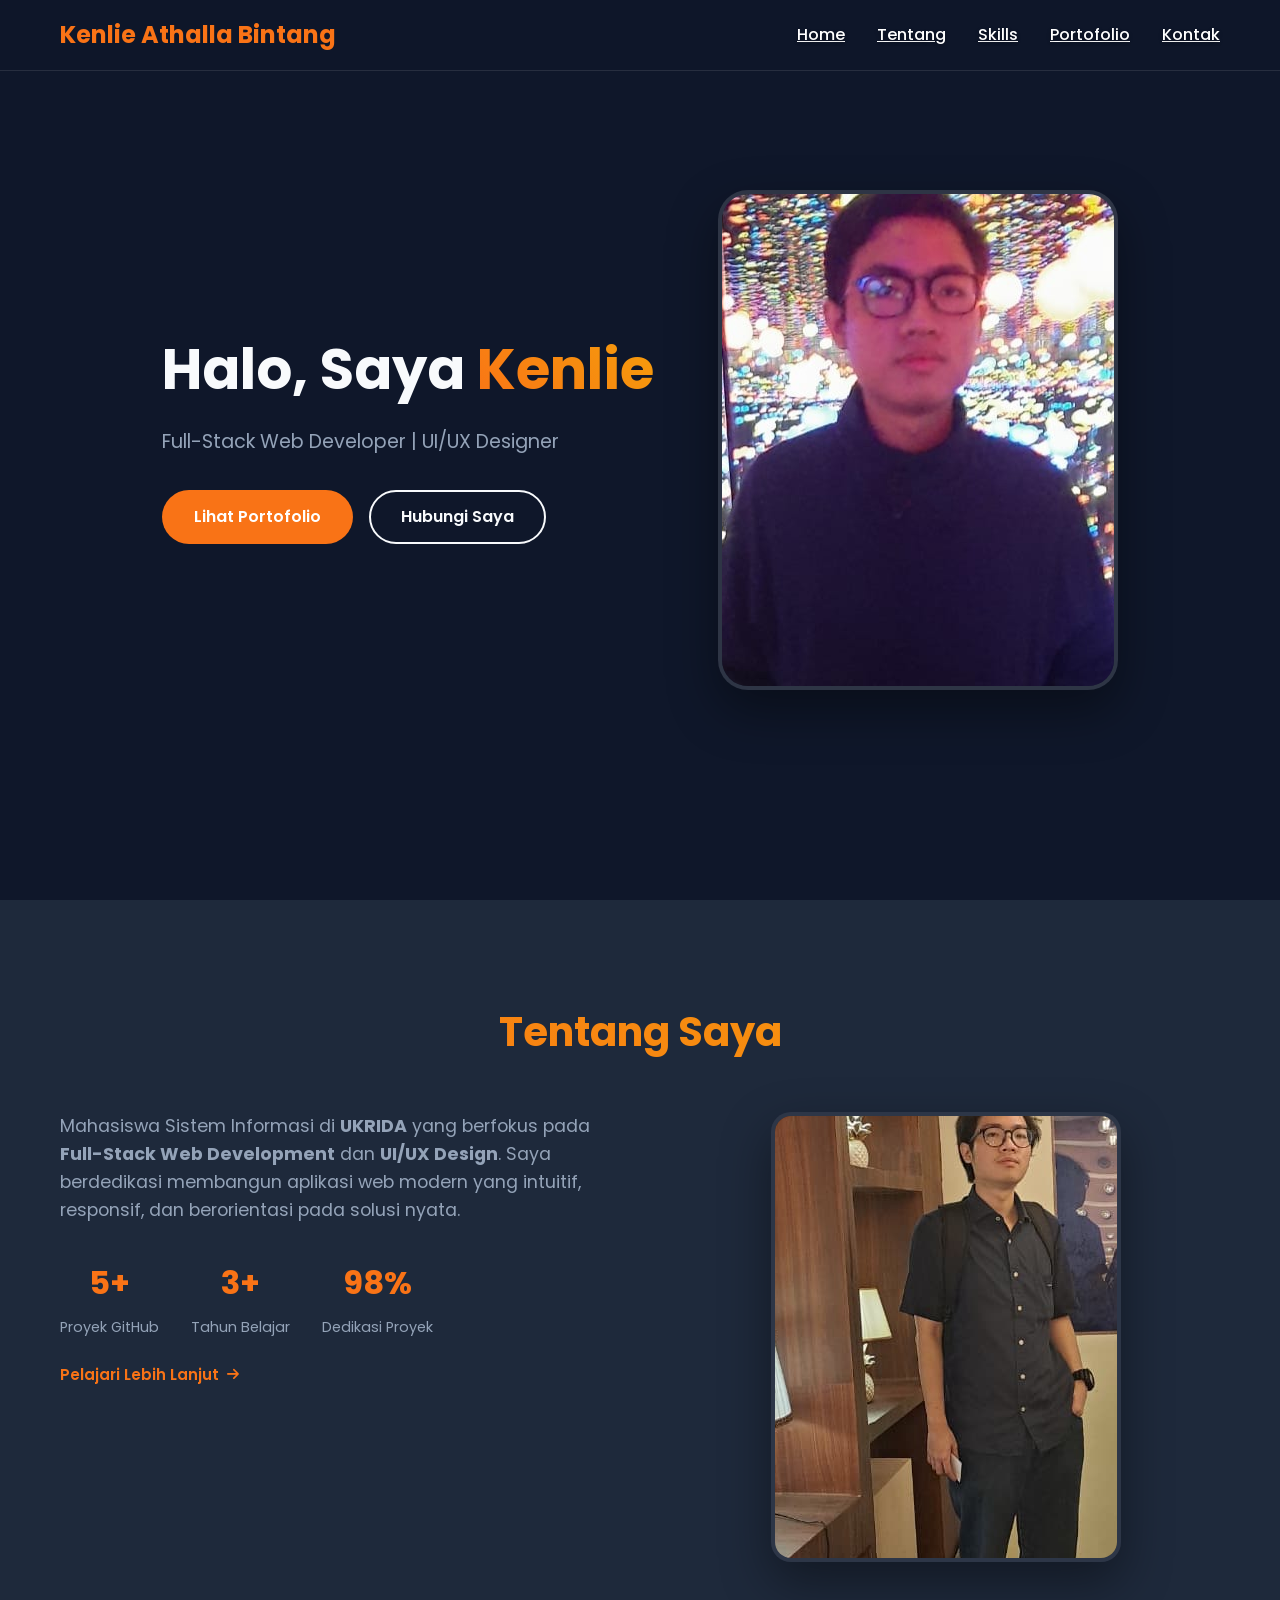
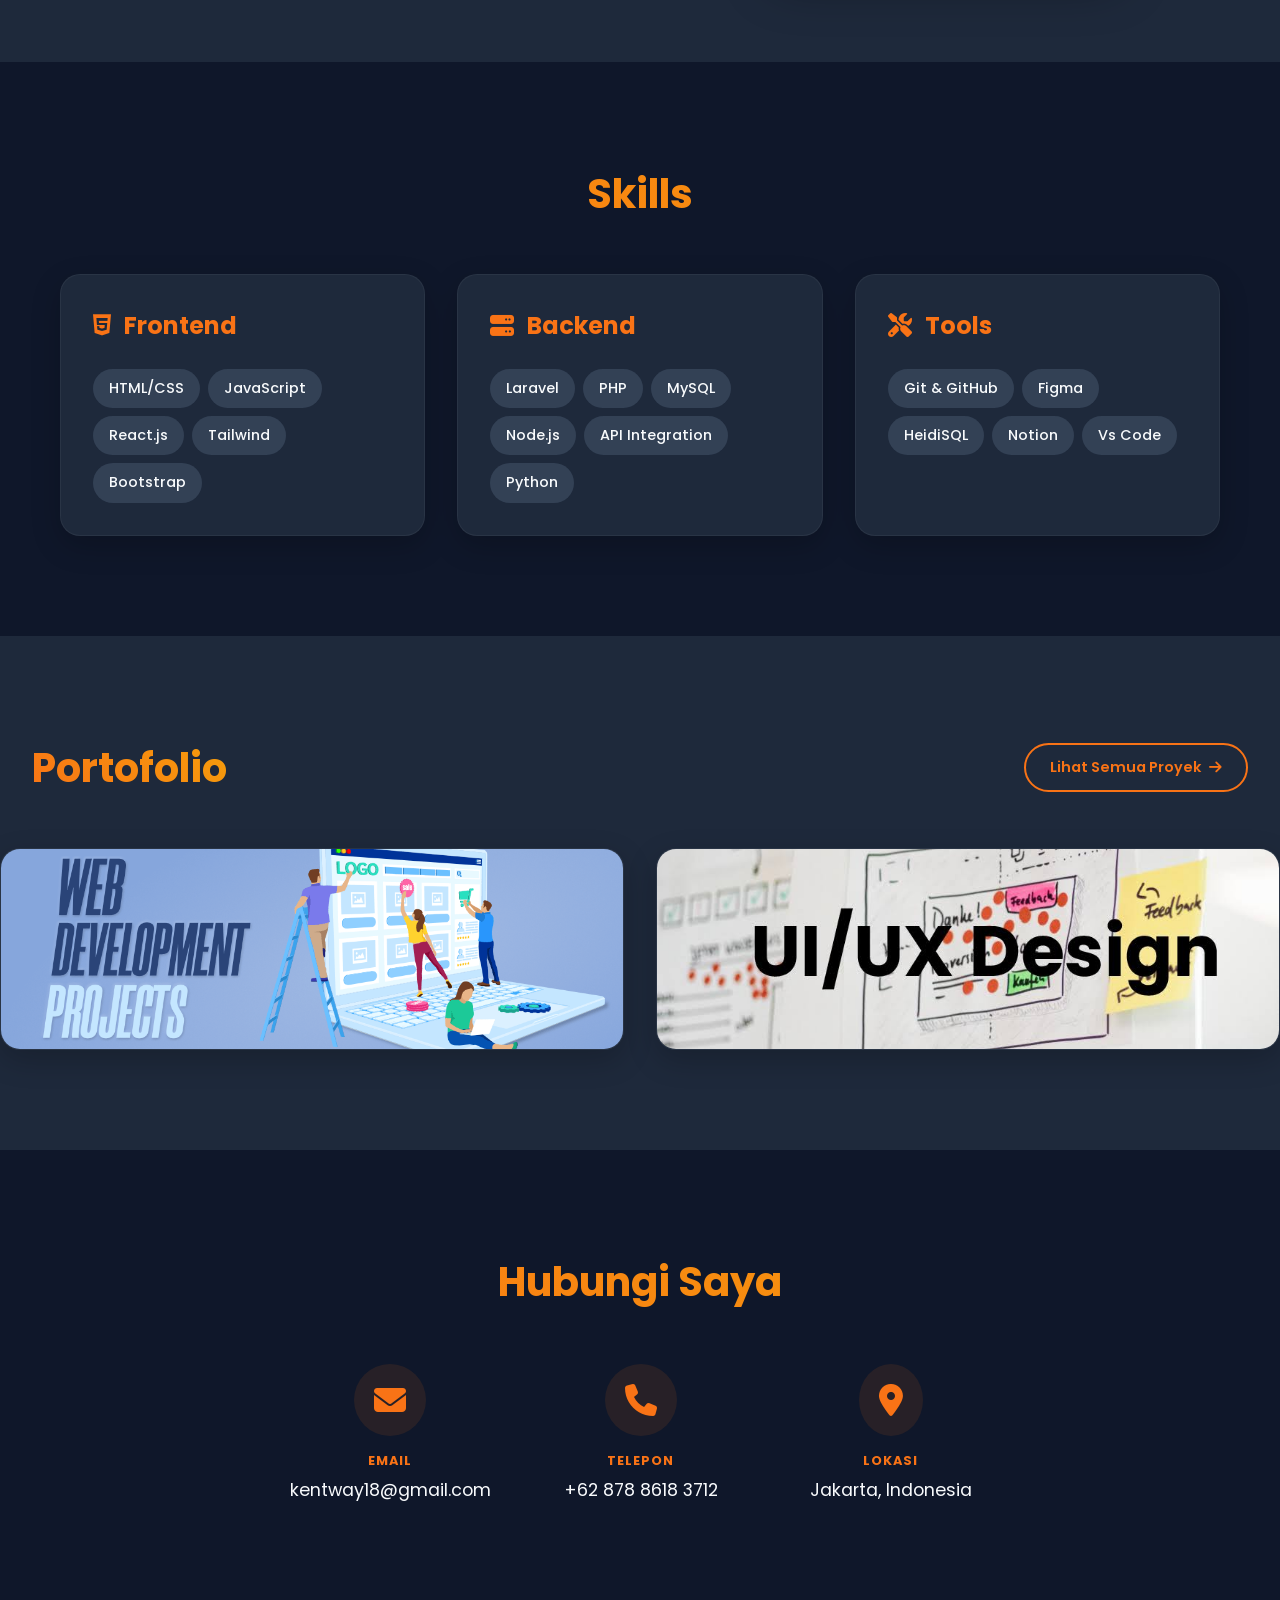
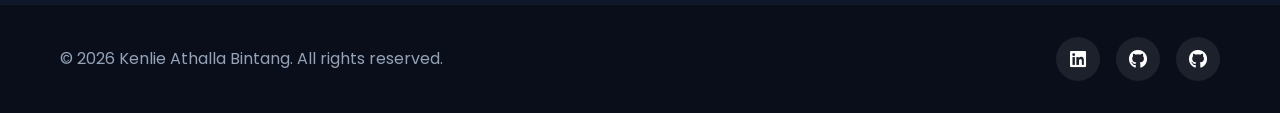
==== commit b8df0924: "Added Sertif and CV; Fix CSS and Added Some Animation JS" ====
--- a/index.html
+++ b/index.html
@@ -44,18 +44,17 @@
 <section id="home" class="hero">
     <div class="hero-container">
         <div class="hero-content">
-            <h1 class="hero-title">
+            <h1 class="hero-title hero-animate-1">
                 Halo, Saya <span class="gradient-text">Kenlie</span>
             </h1>
-            <p class="hero-subtitle">Full-Stack Web Developer | UI/UX Designer</p>
-            <div class="hero-buttons">
+            <p class="hero-subtitle hero-animate-2">Full-Stack Web Developer | UI/UX Designer</p>
+            <div class="hero-buttons hero-animate-3">
                 <a href="portfolio.html" class="btn btn-primary">Lihat Portofolio</a>
                 <a href="#contact" class="btn btn-secondary">Hubungi Saya</a>
             </div>
         </div>
-        <div class="hero-image">
+        <div class="hero-image hero-animate-img">
             <div class="image-wrapper">
-                <!-- Path mengarah ke folder Images sesuai image_cc6646.png -->
                 <img src="Images/Self-potrait/MyImage.jpg" alt="Kenlie Athalla Bintang" class="profile-img">
             </div>
         </div>
@@ -65,24 +64,24 @@
 <!-- About Section -->
 <section id="about" class="about">
     <div class="container">
-        <h2 class="section-title">Tentang Saya</h2>
-        <div class="about-content">
+        <h2 class="section-title reveal">Tentang Saya</h2>
+        <div class="about-content reveal">
             <div class="about-text">
                 <p>
                     Mahasiswa Sistem Informasi di <strong>UKRIDA</strong> yang berfokus pada 
                     <strong>Full-Stack Web Development</strong> dan <strong>UI/UX Design</strong>. Saya berdedikasi 
                     membangun aplikasi web modern yang intuitif, responsif, dan berorientasi pada solusi nyata.
                 </p>
-                <div class="about-stats">
-                    <div class="stat">
+                <div class="about-stats stagger-container">
+                    <div class="stat stagger-item" data-count="5" data-suffix="+">
                         <h3>5+</h3>
                         <p>Proyek GitHub</p>
                     </div>
-                    <div class="stat">
+                    <div class="stat stagger-item" data-count="3" data-suffix="+">
                         <h3>3+</h3>
                         <p>Tahun Belajar</p>
                     </div>
-                    <div class="stat">
+                    <div class="stat stagger-item" data-count="100" data-suffix="%">
                         <h3>100%</h3>
                         <p>Dedikasi Proyek</p>
                     </div>
@@ -103,42 +102,42 @@
     <!-- Skills Section -->
 <section id="skills" class="skills">
     <div class="container">
-        <h2 class="section-title">Skills</h2>
-        <div class="skills-grid">
+        <h2 class="section-title reveal">Skills</h2>
+        <div class="skills-grid stagger-container">
             <!-- Frontend Category -->
-            <div class="skill-category">
+            <div class="skill-category stagger-item">
                 <h3><i class="fab fa-html5"></i> Frontend</h3>
                 <div class="skill-tags">
-                    <span class="tag">HTML/CSS</span>
-                    <span class="tag">JavaScript</span>
-                    <span class="tag">React.js</span>
-                    <span class="tag">Tailwind</span>
-                    <span class="tag">Bootstrap</span>
+                    <span class="tag skill-tag-pop">HTML/CSS</span>
+                    <span class="tag skill-tag-pop">JavaScript</span>
+                    <span class="tag skill-tag-pop">React.js</span>
+                    <span class="tag skill-tag-pop">Tailwind</span>
+                    <span class="tag skill-tag-pop">Bootstrap</span>
                 </div>
             </div>
 
             <!-- Backend Category -->
-            <div class="skill-category">
+            <div class="skill-category stagger-item">
                 <h3><i class="fas fa-server"></i> Backend</h3>
                 <div class="skill-tags">
-                    <span class="tag">Laravel</span>
-                    <span class="tag">PHP</span>
-                    <span class="tag">MySQL</span>
-                    <span class="tag">Node.js</span>
-                    <span class="tag">API Integration</span>
-                    <span class="tag">Python</span>
+                    <span class="tag skill-tag-pop">Laravel</span>
+                    <span class="tag skill-tag-pop">PHP</span>
+                    <span class="tag skill-tag-pop">MySQL</span>
+                    <span class="tag skill-tag-pop">Node.js</span>
+                    <span class="tag skill-tag-pop">API Integration</span>
+                    <span class="tag skill-tag-pop">Python</span>
                 </div>
             </div>
 
             <!-- Tools & Others Category -->
-            <div class="skill-category">
+            <div class="skill-category stagger-item">
                 <h3><i class="fas fa-tools"></i> Tools</h3>
                 <div class="skill-tags">
-                    <span class="tag">Git & GitHub</span>
-                    <span class="tag">Figma</span>
-                    <span class="tag">HeidiSQL</span>
-                    <span class="tag">Notion</span>
-                    <span class="tag">Vs Code</span>
+                    <span class="tag skill-tag-pop">Git &amp; GitHub</span>
+                    <span class="tag skill-tag-pop">Figma</span>
+                    <span class="tag skill-tag-pop">HeidiSQL</span>
+                    <span class="tag skill-tag-pop">Notion</span>
+                    <span class="tag skill-tag-pop">Vs Code</span>
                 </div>
             </div>
         </div>
@@ -147,15 +146,15 @@
 
     <!-- Portfolio Section -->
     <section id="portfolio" class="portfolio">
-        <div class="portfolio-section-header">
+        <div class="portfolio-section-header reveal">
             <h2>Portofolio</h2>
             <a href="portfolio.html" class="btn-view-all">
                 Lihat Semua Proyek <i class="fas fa-arrow-right"></i>
             </a>
         </div>
-        <div class="portfolio-grid">
+        <div class="portfolio-grid stagger-container">
     <!-- Category 1: Website Projects -->
-    <div class="portfolio-item">
+    <div class="portfolio-item stagger-item">
         <div class="portfolio-card">
             <img src="Images/Portfolio-banner/Web Development Projects.png" alt="Website Projects">
             <div class="portfolio-overlay">
@@ -169,7 +168,7 @@
     </div>
 
     <!-- Category 2: UI/UX Design -->
-    <div class="portfolio-item">
+    <div class="portfolio-item stagger-item">
         <div class="portfolio-card">
             <img src="Images/Portfolio-banner/UI-UX Banner.png" alt="UI/UX Design">
             <div class="portfolio-overlay">
@@ -187,23 +186,23 @@
     <!-- Contact Section -->
     <section id="contact" class="contact">
     <div class="container">
-        <h2 class="section-title">Hubungi Saya</h2>
-        <div class="contact-center-wrapper">
-            <div class="contact-info-item">
+        <h2 class="section-title reveal">Hubungi Saya</h2>
+        <div class="contact-center-wrapper stagger-container">
+            <div class="contact-info-item stagger-item">
                 <i class="fas fa-envelope"></i>
                 <div class="info-text">
                     <span>Email</span>
                     <p>kentway18@gmail.com</p>
                 </div>
             </div>
-            <div class="contact-info-item">
+            <div class="contact-info-item stagger-item">
                 <i class="fas fa-phone"></i>
                 <div class="info-text">
                     <span>Telepon</span>
                     <p>+62 878 8618 3712</p>
                 </div>
             </div>
-            <div class="contact-info-item">
+            <div class="contact-info-item stagger-item">
                 <i class="fas fa-map-marker-alt"></i>
                 <div class="info-text">
                     <span>Lokasi</span>
--- a/style.css
+++ b/style.css
@@ -164,7 +164,10 @@
     font-weight: 600;
     transition: all 0.3s ease;
     border: 2px solid transparent;
-    display: inline-block;
+    display: inline-flex;
+    align-items: center;
+    justify-content: center;
+    gap: 0.5rem;
 }
 
 .btn-primary {
@@ -544,22 +547,30 @@
 }
 
 .social-links a {
-    width: 45px;
-    height: 45px;
-    background: rgba(255, 255, 255, 0.05);
+    width: 44px;
+    height: 44px;
+    background: rgba(255, 255, 255, 0.08);
     border-radius: 50%;
-    display: flex;
+    display: inline-flex;
     align-items: center;
     justify-content: center;
-    color: var(--text-main);
+    color: #ffffff;
+    font-size: 1.15rem;
     text-decoration: none;
-    transition: all 0.3s ease;
+    transition: transform 0.25s ease, background-color 0.25s ease, color 0.25s ease;
+}
+
+.social-links a i {
+    display: flex;
+    align-items: center;
+    justify-content: center;
+    line-height: 1;
 }
 
 .social-links a:hover {
     background: var(--primary);
-    color: white;
-    transform: translateY(-3px);
+    color: #ffffff !important;
+    transform: translateY(-4px);
 }
 
 /* =========================================
@@ -1170,6 +1181,7 @@
     display: flex;
     gap: 1rem;
     justify-content: center;
+    align-items: center;
     flex-wrap: wrap;
 }
 
@@ -1225,14 +1237,15 @@
     overflow: hidden;
     border: 1px solid rgba(255,255,255,0.06);
     box-shadow: 0 10px 30px rgba(0,0,0,0.2);
-    transition: transform 0.35s ease, box-shadow 0.35s ease, opacity 0.3s ease;
+    transition: transform 0.4s cubic-bezier(0.2, 0.8, 0.2, 1), box-shadow 0.4s ease, border-color 0.4s ease, opacity 0.3s ease;
     display: flex;
     flex-direction: column;
 }
 
 .portfolio-full-card:hover {
-    transform: translateY(-8px);
-    box-shadow: 0 22px 55px rgba(0,0,0,0.35);
+    transform: translateY(-9px);
+    box-shadow: 0 22px 50px rgba(0,0,0,0.4), 0 0 25px rgba(249, 115, 22, 0.15);
+    border-color: rgba(249, 115, 22, 0.4);
 }
 
 .portfolio-full-card.hidden {
@@ -1245,6 +1258,19 @@
     object-fit: cover;
     display: block;
     background-color: var(--bg-alt);
+    transition: transform 0.45s ease;
+}
+
+.portfolio-full-card:hover .pf-card-image {
+    transform: scale(1.06);
+}
+
+.pf-card-body h3 {
+    transition: color 0.3s ease;
+}
+
+.portfolio-full-card:hover .pf-card-body h3 {
+    color: var(--primary);
 }
 
 .pf-card-body {
@@ -1563,13 +1589,13 @@
     overflow: hidden;
     display: flex;
     flex-direction: column;
-    transition: transform 0.35s ease, box-shadow 0.35s ease, border-color 0.35s ease;
+    transition: transform 0.4s cubic-bezier(0.2, 0.8, 0.2, 1), box-shadow 0.4s ease, border-color 0.4s ease;
 }
 
 .cert-card:hover {
-    transform: translateY(-6px);
-    box-shadow: 0 20px 50px rgba(0, 0, 0, 0.3);
-    border-color: rgba(249, 115, 22, 0.25);
+    transform: translateY(-9px);
+    box-shadow: 0 22px 50px rgba(0, 0, 0, 0.4), 0 0 25px rgba(249, 115, 22, 0.15);
+    border-color: rgba(249, 115, 22, 0.4);
 }
 
 /* Gambar sertifikat */
@@ -1587,11 +1613,11 @@
     height: 100%;
     object-fit: cover;
     display: block;
-    transition: transform 0.4s ease;
+    transition: transform 0.45s ease;
 }
 
 .cert-card:hover .cert-img-wrap img {
-    transform: scale(1.04);
+    transform: scale(1.06);
 }
 
 /* Placeholder saat gambar belum ada / gagal load */
@@ -1650,6 +1676,11 @@
     color: var(--text-main);
     line-height: 1.4;
     margin: 0.15rem 0;
+    transition: color 0.3s ease;
+}
+
+.cert-card:hover .cert-title {
+    color: var(--primary);
 }
 
 .cert-desc {
@@ -1675,3 +1706,115 @@
     color: var(--primary);
     font-size: 0.72rem;
 }
+
+/* =========================================
+   ANIMATION SYSTEM (Fixed & Clean)
+========================================= */
+
+/* --- Keyframes --- */
+@keyframes heroFadeUp {
+    from { opacity: 0; transform: translateY(35px); }
+    to   { opacity: 1; transform: translateY(0); }
+}
+@keyframes heroFadeRight {
+    from { opacity: 0; transform: translateX(35px); }
+    to   { opacity: 1; transform: translateX(0); }
+}
+@keyframes shimmerPulse {
+    0%, 100% { text-shadow: none; }
+    50%       { text-shadow: 0 0 15px rgba(249,115,22,0.6), 0 0 30px rgba(249,115,22,0.2); }
+}
+@keyframes auroraShift {
+    0%   { background-position: 0% 50%; }
+    50%  { background-position: 100% 50%; }
+    100% { background-position: 0% 50%; }
+}
+
+/* --- 1. Hero Entrance (page load) --- */
+.hero-animate-1 {
+    opacity: 0;
+    animation: heroFadeUp 0.85s cubic-bezier(0.22,1,0.36,1) forwards;
+}
+.hero-animate-2 {
+    opacity: 0;
+    animation: heroFadeUp 0.85s cubic-bezier(0.22,1,0.36,1) 0.15s forwards;
+}
+.hero-animate-3 {
+    opacity: 0;
+    animation: heroFadeUp 0.85s cubic-bezier(0.22,1,0.36,1) 0.3s forwards;
+}
+.hero-animate-img {
+    opacity: 0;
+    animation: heroFadeRight 0.95s cubic-bezier(0.22,1,0.36,1) 0.2s forwards;
+}
+
+/* --- 8. Shimmer Glow (nav logo) --- */
+.nav-logo a {
+    animation: shimmerPulse 5s ease-in-out infinite;
+}
+
+/* --- 10. Aurora Page Hero Background --- */
+.page-hero {
+    background: linear-gradient(135deg, #0f172a 0%, #1e0a38 30%, #2d1040 50%, #1e0a38 70%, #0f172a 100%) !important;
+    background-size: 300% 300% !important;
+    animation: auroraShift 9s ease infinite;
+}
+
+/* --- 3. Scroll Reveal (generic) --- */
+.reveal {
+    opacity: 0;
+    transform: translateY(30px);
+    transition: opacity 0.65s ease, transform 0.65s ease;
+}
+.reveal.visible {
+    opacity: 1;
+    transform: translateY(0);
+}
+
+/* --- 4. Stagger Items (cards, stats) --- */
+.stagger-item {
+    opacity: 0;
+    transform: translateY(25px);
+    transition: opacity 0.55s ease, transform 0.55s ease;
+}
+.stagger-item.visible {
+    opacity: 1;
+    transform: translateY(0);
+}
+.stagger-item:nth-child(1)  { transition-delay: 0.05s; }
+.stagger-item:nth-child(2)  { transition-delay: 0.12s; }
+.stagger-item:nth-child(3)  { transition-delay: 0.19s; }
+.stagger-item:nth-child(4)  { transition-delay: 0.26s; }
+.stagger-item:nth-child(5)  { transition-delay: 0.33s; }
+.stagger-item:nth-child(6)  { transition-delay: 0.4s; }
+
+/* --- 6. Timeline Fade-Up (Mobile & Desktop Safe) --- */
+.timeline-item {
+    opacity: 0;
+    transform: translateY(30px);
+    transition: opacity 0.65s ease, transform 0.65s ease;
+}
+.timeline-item.visible {
+    opacity: 1;
+    transform: translateY(0) !important;
+}
+
+/* --- 7. Skill Tag Pop-in --- */
+.skill-tag-pop {
+    opacity: 0;
+    transform: scale(0.85);
+    display: inline-block;
+    transition: opacity 0.3s ease, transform 0.3s ease;
+}
+.skill-tag-pop.visible {
+    opacity: 1;
+    transform: scale(1);
+}
+
+/* --- 9. Footer Social Hover --- */
+.social-links a:hover,
+.footer-social a:hover {
+    transform: translateY(-4px);
+    background: var(--primary);
+    color: #ffffff !important;
+}
